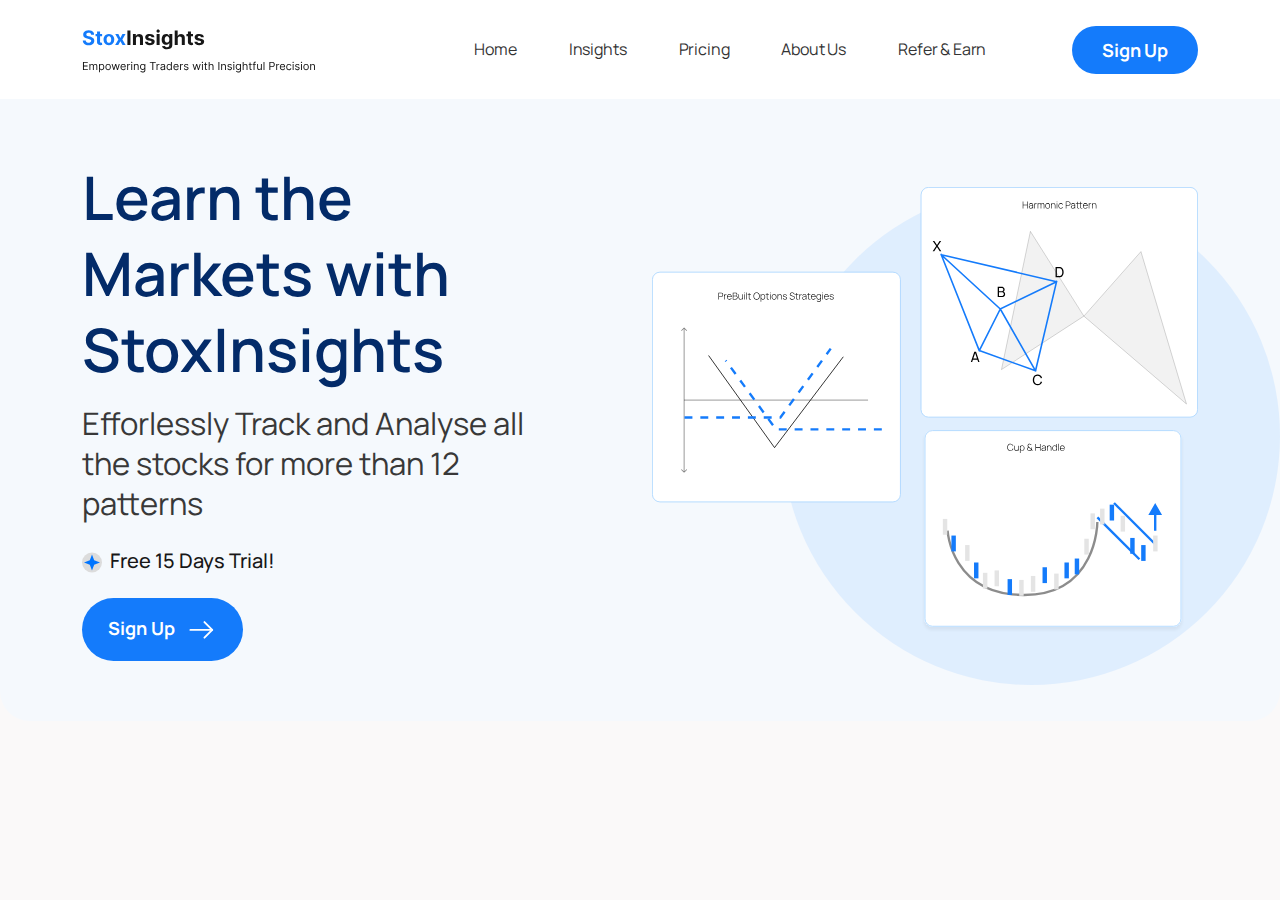
==== index.html @ 7123efee "home-page" ====
<!DOCTYPE html>
<html lang="en">

<head>

	<meta charset="utf-8" />
	<meta name="description" content="" />
	<meta name="keywords" content="#" />
	<meta name="viewport" content="width=device-width, initial-scale=1" />
	<title>StoxInsights</title>
	<link href="./assets/favicon/index.ico" rel="icon" />
	<link href="./assets/favicon/index.ico" rel="apple-touch-icon" />
	<link href="https://cdn.jsdelivr.net/npm/bootstrap@5.2.3/dist/css/bootstrap.min.css" rel="stylesheet" />
	<link rel="stylesheet" href="./assets/scss/main.css" />

</head>

<body>

	<!-- Header section start -->
	<div class="navbar navbar-expand-lg sticky-top">
		<div class="container">
			<a class="navbar-brand" href="#">
				<img src="assets/images/logo.svg">
			</a>
			<button class="navbar-toggler" type="button" data-bs-toggle="collapse"
				data-bs-target="#navbarSupportedContent" aria-controls="navbarSupportedContent" aria-expanded="false"
				aria-label="Toggle navigation">
				<span class="navbar-toggler-icon"></span>
			</button>
			<div class="collapse navbar-collapse" id="navbarSupportedContent">
				<ul class="navbar-nav mb-2 mb-lg-0">
					<li class="nav-item">
						<a class="nav-link" href="#">Home</a>
					</li>
					<li class="nav-item">
						<a class="nav-link" href="#">Insights</a>
					</li>
					<li class="nav-item">
						<a class="nav-link" href="#">Pricing</a>
					</li>
					<li class="nav-item">
						<a class="nav-link" href="#">About Us</a>
					</li>

					<li class="nav-item">
						<a class="nav-link" href="#">Refer & Earn</a>
					</li>
				</ul>
			</div>
			<div class="sign-btn">
				<a href="#">Sign Up</a>
			</div>
		</div>
	</div>
	<!-- Header section end -->

	<!-- Banner section start -->
	<div class="banner">
		<div class="container">
			<div class="row justify-content-between align-items-center">
				<div class="col-md-5">
					<div class="banner-info">
						<h1>
							Learn the Markets with StoxInsights
						</h1>
						<p>Efforlessly Track and Analyse all the stocks for more than 12 patterns</p>
						<span><img src="assets/images/star.svg" alt="icon">Free 15 Days Trial!</span>
						<a href="">Sign Up<img src="assets/images/arrow-right.svg" alt="icon"></a>
					</div>
				</div>
				<div class="col-md-6">
					<div class="banner-img">
						<img src="assets/images/banner-img.svg" alt="banner">
					</div>

				</div>
			</div>

		</div>
	</div>
	<!-- Banner section end -->



	<script src="https://cdn.jsdelivr.net/npm/bootstrap@5.2.3/dist/js/bootstrap.bundle.min.js"
		integrity="sha384-kenU1KFdBIe4zVF0s0G1M5b4hcpxyD9F7jL+jjXkk+Q2h455rYXK/7HAuoJl+0I4"
		crossorigin="anonymous"></script>

</body>

</html>
---- assets/scss/main.css ----
@import url("https://fonts.googleapis.com/css2?family=Manrope:wght@200..800&display=swap");
body,
html {
  font-size: 1rem;
  line-height: normal;
  font-weight: 400;
  background-color: #FAF9F9;
}

* {
  box-sizing: border-box;
  margin: 0;
  padding: 0;
  font-family: "Manrope", sans-serif;
}

ul,
ol {
  list-style: none;
  margin: 0;
  padding: 0;
}

a {
  text-decoration: none;
}
a:hover, a:focus {
  text-decoration: none;
}

h1,
h2,
h3,
h4,
h5,
h6,
article {
  margin: 0;
  line-height: 160%;
  font-weight: 400;
  font-family: "Plus Jakarta Sans";
}

p,
a {
  margin: 0;
  line-height: 160%;
  font-weight: 400;
}

strong {
  font-weight: 700;
}

p,
a,
li {
  font-weight: 300;
}

.navbar {
  background: var(--white, #FFF);
  padding: 26px 0px;
  width: 100%;
}
.navbar .navbar-brand {
  padding: 0;
}
.navbar .navbar-brand img {
  width: 234px;
}
@media (max-width: 767px) {
  .navbar .navbar-brand img {
    width: 140px;
  }
}
.navbar .navbar-collapse {
  justify-content: end;
}
.navbar .navbar-collapse .navbar-nav .nav-link {
  color: #333;
  font-family: "Manrope", sans-serif;
  font-size: 16px;
  font-style: normal;
  font-weight: 400;
  line-height: 20.651px; /* 129.07% */
  letter-spacing: -0.16px;
  padding: 0px 26px;
}
.navbar .sign-btn a {
  border-radius: 32px;
  background: #147BFB;
  color: var(--white, #FFF);
  font-family: Manrope;
  font-size: 18px;
  font-style: normal;
  font-weight: 700;
  line-height: 24px; /* 133.333% */
  letter-spacing: -0.18px;
  padding: 12px 30px;
  margin-left: 60px;
}

.banner {
  border-radius: 0px 0px 30px 30px;
  background: #F5F9FD;
  padding: 60px 0px;
}
.banner .banner-info h1 {
  color: #032B69;
  font-family: Manrope;
  font-size: 60px;
  font-style: normal;
  font-weight: 600;
  line-height: 76px; /* 126.667% */
}
.banner .banner-info p {
  color: #383838;
  font-family: Manrope;
  font-size: 31px;
  font-style: normal;
  font-weight: 400;
  line-height: 40px; /* 129.032% */
  margin-top: 16px;
}
.banner .banner-info span {
  display: block;
  color: #171717;
  font-family: Manrope;
  font-size: 20px;
  font-style: normal;
  font-weight: 500;
  line-height: normal;
  margin: 24px 0px;
}
.banner .banner-info span img {
  margin-right: 8px;
}
.banner .banner-info a {
  border-radius: 43.632px;
  background: #147BFB;
  color: var(--white, #FFF);
  font-family: Manrope;
  font-size: 18px;
  font-style: normal;
  font-weight: 700;
  line-height: 30.799px; /* 171.107% */
  display: inline-block;
  padding: 15px 26px;
}
.banner .banner-info a img {
  margin-left: 10px;
}
.banner .banner-img::before {
  content: "";
  position: absolute;
  border-radius: 519px;
  background: rgba(201, 228, 255, 0.5);
  width: 498px;
  height: 498px;
  right: 0;
}
.banner .banner-img img {
  width: 100%;
  position: relative;
}

.about-us {
  display: flex;
  gap: 30px;
  background: #EAEAEA;
  padding: 0px 100px;
  margin-top: 80px;
}
@media (max-width: 767px) {
  .about-us {
    flex-direction: column;
    gap: 0px;
    padding: 20px 20px 0px;
    margin-top: 40px;
  }
}
.about-us .left-side {
  width: 60%;
}
@media (max-width: 767px) {
  .about-us .left-side {
    width: 100%;
    padding-left: 0;
    padding: 0px;
  }
}
.about-us .left-side p {
  color: #000;
  font-feature-settings: "clig" off, "liga" off;
  font-family: "Plus Jakarta Sans";
  font-size: 22px;
  font-style: normal;
  font-weight: 400;
  line-height: 40px; /* 166.667% */
}
@media (max-width: 767px) {
  .about-us .left-side p {
    line-height: 30px;
  }
}
.about-us .left-side p + p {
  padding-top: 20px;
}
.about-us .right-side {
  width: 40%;
}
@media (max-width: 767px) {
  .about-us .right-side {
    width: 100%;
  }
}
.about-us .right-side img {
  width: 100%;
}

.heading-title {
  text-align: center;
}
.heading-title h1 {
  color: #078270;
  text-align: left;
  font-feature-settings: "clig" off, "liga" off;
  font-family: "Plus Jakarta Sans";
  font-size: 64px;
  font-style: normal;
  font-weight: 700;
  line-height: 80px; /* 125% */
  margin-bottom: 60px;
}
@media (max-width: 767px) {
  .heading-title h1 {
    font-size: 34px;
    margin-bottom: 30px;
    line-height: 40px;
    text-align: center;
  }
}

.usps-setion {
  padding: 80px 0px;
}
@media (max-width: 767px) {
  .usps-setion {
    padding: 40px 0px;
    text-align: center;
  }
}
.usps-setion img {
  width: 100%;
}
@media (max-width: 767px) {
  .usps-setion img {
    width: 80%;
  }
}

.apply-btn {
  padding: 80px 0px;
  text-align: center;
}
@media (max-width: 767px) {
  .apply-btn {
    padding: 20px;
  }
}
.apply-btn img {
  width: auto;
}
@media (max-width: 767px) {
  .apply-btn img {
    width: 80%;
  }
}

#Co-Curricular h3 {
  color: #000;
  text-align: center;
  font-feature-settings: "clig" off, "liga" off;
  font-family: "Plus Jakarta Sans";
  font-size: 25px;
  font-style: normal;
  font-weight: 400;
  line-height: 30px; /* 320% */
  margin: 20px 40px;
}

.awards-rankings {
  padding: 80px 0px;
}
@media (max-width: 767px) {
  .awards-rankings {
    padding: 40px 0px;
  }
}
.awards-rankings .card-sec {
  border-radius: 30px;
  background: #FFF;
  box-shadow: 0px 4px 7px 0px rgba(0, 0, 0, 0.12);
  padding: 40px;
}
@media (max-width: 767px) {
  .awards-rankings .card-sec {
    padding: 20px;
  }
}
.awards-rankings .card-sec span {
  display: inline-block;
  padding: 14px 17px;
  border-radius: 8px;
  background: #EDEDF6;
  color: #C3C3DD;
  font-family: "Plus Jakarta Sans";
  font-size: 36px;
  font-style: normal;
  font-weight: 600;
  line-height: normal;
  margin-bottom: 50px;
}
@media (max-width: 767px) {
  .awards-rankings .card-sec span {
    margin-bottom: 30px;
  }
}
.awards-rankings .card-sec h3 {
  color: var(--Lipi-1, #161458);
  font-family: "Plus Jakarta Sans";
  font-size: 31px;
  font-style: normal;
  font-weight: 600;
  line-height: 38px; /* 122.581% */
  margin-bottom: 30px;
}
@media (max-width: 767px) {
  .awards-rankings .card-sec h3 {
    font-size: 24px;
    line-height: 30px;
    margin-bottom: 20px;
  }
}
.awards-rankings .card-sec p {
  color: var(--Lipi-1, #161458);
  font-family: "Plus Jakarta Sans";
  font-size: 22px;
  font-style: normal;
  font-weight: 400;
  line-height: 34px;
}
@media (max-width: 767px) {
  .awards-rankings .card-sec p {
    font-size: 20px;
    line-height: 30px;
  }
}
.awards-rankings .card-sec img {
  width: 100%;
}
.awards-rankings .card-sec h2 {
  border-radius: 0px 0px 25px 25px;
  background: #81D3C7;
  font-family: "Plus Jakarta Sans";
  font-size: 31px;
  font-style: italic;
  font-weight: 700;
  line-height: 40px; /* 129.032% */
  text-align: center;
  padding: 16px 86px;
  border-radius: 0px 0px 30px 30px;
}
@media (max-width: 767px) {
  .awards-rankings .card-sec h2 {
    font-size: 18px;
    padding: 16px;
    line-height: 24px;
  }
}
@media (max-width: 767px) {
  .awards-rankings .card-sec img {
    margin-top: 20px;
  }
}
.awards-rankings .card-sec .slick-prev, .awards-rankings .card-sec .slick-next {
  width: 60px;
  height: 60px;
  color: #333;
  background: #D9D9D9;
  border-radius: 50%;
}
.awards-rankings .card-sec .slick-prev {
  left: -70px;
}
.awards-rankings .card-sec .slick-next {
  right: -70px;
}
.awards-rankings .card-sec .slick-prev:before, .awards-rankings .card-sec .slick-next:before {
  color: #000;
}
.awards-rankings .single-items p {
  height: 240px;
}
@media (max-width: 767px) {
  .awards-rankings .single-items p {
    height: 460px;
    font-size: 16px;
  }
}

.branchss-sec {
  padding: 80px 0px;
}
@media (max-width: 767px) {
  .branchss-sec {
    padding: 40px 0px;
  }
}
.branchss-sec .branch-details {
  border-radius: 12.412px;
  background: #EFEFEF;
  padding: 18px 32px;
}
.branchss-sec .branch-details h4 {
  color: var(--Lipi-1, #161458);
  font-family: "Plus Jakarta Sans";
  font-size: 25px;
  font-style: normal;
  font-weight: 700;
  line-height: 37px; /* 148% */
}
.branchss-sec .branch-details p {
  color: var(--Lipi-1, #161458);
  font-family: "Plus Jakarta Sans";
  font-size: 21px;
  font-style: normal;
  font-weight: 400;
  line-height: 37px;
}

.steps-follow {
  padding: 80px 0px;
}
@media (max-width: 767px) {
  .steps-follow {
    padding: 50px 0px;
  }
}
.steps-follow ul {
  display: flex;
  gap: 30px;
  flex-wrap: wrap;
  justify-content: center;
}
.steps-follow ul li {
  width: calc((100% - 136px) / 5);
}
@media (max-width: 767px) {
  .steps-follow ul li {
    width: calc((100% - 46px) / 1);
    text-align: center;
  }
}
.steps-follow ul li img {
  width: 100%;
  height: 100%;
}
@media (max-width: 767px) {
  .steps-follow ul li img {
    width: 80%;
    height: auto;
  }
}

.recruitment-partners {
  padding: 80px 0px 80px;
  position: relative;
}
@media (max-width: 767px) {
  .recruitment-partners {
    padding: 40px 0px;
  }
}
.recruitment-partners h2 {
  font-weight: 700;
  font-size: 36px;
  line-height: 130%;
  color: #1e1e1e;
  text-align: center;
  margin-bottom: 50px;
  text-transform: uppercase;
}
@media (max-width: 767px) {
  .recruitment-partners h2 {
    font-size: 30px;
  }
}
.recruitment-partners ul {
  display: flex;
  flex-wrap: wrap;
  gap: 20px;
  justify-content: center;
  position: relative;
}
.recruitment-partners ul li {
  border-radius: 8px;
  text-align: center;
  padding: 8px 40px;
  z-index: 999999;
  border-radius: 11.83px;
  border: 1.183px solid #F0F0F0;
  background: #FFF;
}
@media (max-width: 767px) {
  .recruitment-partners ul li {
    width: 46%;
    padding: 8px 12px;
  }
}
.recruitment-partners ul li img {
  width: 220px;
  height: 90px;
  -o-object-fit: contain;
     object-fit: contain;
}
@media (max-width: 767px) {
  .recruitment-partners ul li img {
    width: 100%;
    height: 54px;
    -o-object-fit: contain;
    object-fit: contain;
  }
}
.recruitment-partners::before {
  content: url(../images/left.png);
  position: absolute;
  top: 25%;
  left: 4.7%;
}
@media (max-width: 767px) {
  .recruitment-partners::before {
    content: url(../images/left.png);
    position: absolute;
    top: 12%;
    left: 0.7%;
  }
}
.recruitment-partners::after {
  content: url(../images/right.png);
  position: absolute;
  bottom: -2%;
  right: 3.7%;
  z-index: 999;
}

.about-vendors {
  padding: 80px 0px;
}
@media (max-width: 767px) {
  .about-vendors {
    padding: 40px 0px;
  }
}
.about-vendors.features {
  background: #2294D0;
}
.about-vendors.features .vendors h3 {
  color: #fff;
  text-transform: uppercase;
}
.about-vendors.features .vendors ul li {
  color: #fff;
}
@media (max-width: 767px) {
  .about-vendors .vendors {
    width: 100%;
  }
}
.about-vendors .vendors h3 {
  font-weight: 700;
  font-size: 36px;
  line-height: 130%;
  color: #000;
  padding: 20px 0px;
}
@media (max-width: 767px) {
  .about-vendors .vendors h3 {
    font-size: 30px;
  }
}
.about-vendors .vendors p {
  font-weight: 400;
  font-size: 20px;
  line-height: 44px;
  color: #000;
  padding-bottom: 40px;
}
@media (max-width: 767px) {
  .about-vendors .vendors p {
    line-height: 34px;
  }
}
.about-vendors .vendors ul {
  padding-left: 2rem;
}
.about-vendors .vendors ul li {
  color: #000;
  font-feature-settings: "clig" off, "liga" off;
  font-family: "Plus Jakarta Sans";
  font-size: 24px;
  font-style: normal;
  font-weight: 400;
  line-height: 46px; /* 191.667% */
  list-style: disc;
}
@media (max-width: 767px) {
  .about-vendors .vendors ul li {
    font-size: 20px;
    line-height: 36px;
  }
}
.about-vendors .vendors ol {
  padding-left: 2rem;
}
.about-vendors .vendors ol li {
  position: relative;
  font-weight: 400;
  font-size: 24px;
  line-height: 45px;
  color: #000000;
  list-style: decimal;
}
@media (max-width: 767px) {
  .about-vendors .vendors ol li {
    font-size: 20px;
    line-height: 36px;
  }
}
.about-vendors .about-image img {
  width: 100%;
}
@media (max-width: 767px) {
  .about-vendors .about-image img {
    width: 100%;
  }
}

.age-criteria .detail-info {
  border-radius: 35px;
  background: #FFF;
  box-shadow: 7px 10px 14px 0px rgba(0, 0, 0, 0.17);
  padding: 40px 120px;
}
@media (max-width: 767px) {
  .age-criteria .detail-info {
    padding: 30px;
  }
}
.age-criteria .detail-info h2 {
  color: #3D2D98;
  text-align: center;
  font-feature-settings: "clig" off, "liga" off;
  font-family: "Plus Jakarta Sans";
  font-size: 43px;
  font-style: normal;
  font-weight: 600;
  line-height: 80px; /* 186.047% */
}
@media (max-width: 767px) {
  .age-criteria .detail-info h2 {
    font-size: 30px;
    line-height: 30px;
  }
}
.age-criteria .detail-info p {
  color: #000;
  text-align: center;
  font-feature-settings: "clig" off, "liga" off;
  font-family: "Plus Jakarta Sans";
  font-size: 24px;
  font-style: normal;
  font-weight: 400;
  line-height: 46px; /* 191.667% */
  padding: 40px 100px 60px;
}
@media (max-width: 767px) {
  .age-criteria .detail-info p {
    font-size: 20px;
    line-height: 30px;
    padding: 20px 0px 40px;
  }
}
.age-criteria .detail-info h3 {
  color: #66656D;
  text-align: center;
  font-feature-settings: "clig" off, "liga" off;
  font-family: "Plus Jakarta Sans";
  font-size: 40px;
  font-style: normal;
  font-weight: 500;
  line-height: 80px; /* 200% */
  margin-bottom: 36px;
}
@media (max-width: 767px) {
  .age-criteria .detail-info h3 {
    font-size: 30px;
    line-height: 30px;
    margin-bottom: 20px;
  }
}
.age-criteria .detail-info ul li {
  color: #000;
  font-feature-settings: "clig" off, "liga" off;
  font-family: "Plus Jakarta Sans";
  font-size: 22px;
  font-style: normal;
  font-weight: 400;
  line-height: 46px; /* 191.667% */
  list-style: disc;
}
@media (max-width: 767px) {
  .age-criteria .detail-info ul li {
    font-size: 20px;
    line-height: 30px;
    margin-bottom: 6px;
  }
}

.school-info {
  padding: 80px 0px;
}
@media (max-width: 767px) {
  .school-info {
    padding: 40px 0px;
  }
}
.school-info .detail-info {
  border-radius: 0;
  background: transparent;
  box-shadow: none;
  padding: 60px;
}
@media (max-width: 767px) {
  .school-info .detail-info {
    padding: 20px;
  }
}
.school-info .detail-info h2 {
  margin-bottom: 40px;
  font-size: 40px;
}
@media (max-width: 767px) {
  .school-info .detail-info h2 {
    font-size: 24px;
    margin-bottom: 20px;
  }
}
.school-info .detail-info p {
  text-align: left;
  padding: 0px;
}

.courses-offered {
  background: #EB5A2A;
  padding: 30px 0px;
  text-align: center;
}
@media (max-width: 767px) {
  .courses-offered {
    padding: 10px 0px 30px;
  }
}
.courses-offered h2 {
  color: #FFF;
  text-align: center;
  font-family: 'Plus Jakarta Sans", sans-serif';
  font-size: 64px;
  font-style: normal;
  font-weight: 700;
  line-height: 120%;
  margin-bottom: 20px;
}
@media (max-width: 767px) {
  .courses-offered h2 {
    font-size: 30px;
    line-height: 50px;
    padding-top: 16px;
  }
}
.courses-offered p {
  color: #FFF;
  text-align: center;
  font-family: 'Plus Jakarta Sans", sans-serif';
  font-size: 32px;
  font-style: normal;
  font-weight: 400;
  line-height: 160%;
  /* 38.4px */
}
@media (max-width: 767px) {
  .courses-offered p {
    font-size: 20px;
  }
}

.experts {
  background: url("../images/expert-bg.png");
  background-size: 100% 100%;
  position: relative;
  padding: 40px 0px;
  margin-top: 40px;
}
@media (max-width: 767px) {
  .experts {
    width: auto;
  }
}
.experts ul {
  display: flex;
  flex-wrap: wrap;
  gap: 80px;
  margin: 20px 0px;
  position: relative;
  justify-content: center;
}
@media (max-width: 767px) {
  .experts ul {
    gap: 30px;
  }
}
.experts ul li {
  display: flex;
  align-items: center;
  border-radius: 8px;
  position: relative;
  z-index: 9999;
}
@media (max-width: 767px) {
  .experts ul li img {
    width: 100%;
  }
}
.experts ul li .icon-content {
  padding: 0px 28px 0px 10px;
}
@media (max-width: 767px) {
  .experts ul li .icon-content {
    padding: 0px 0px 0px 10px;
  }
}
.experts ul li .icon-content h3 {
  font-weight: 800;
  font-size: 20px;
  line-height: 150%;
  color: #000;
  text-align: left;
}
.experts ul li .icon-content p {
  font-weight: 400;
  font-size: 20px;
  line-height: 150%;
  color: #000;
}
.experts h3 {
  color: #262626;
  text-align: center;
  font-family: Kadwa;
  font-size: 32px;
  font-style: normal;
  font-weight: 700;
  line-height: normal;
  text-transform: uppercase;
}
@media (max-width: 767px) {
  .experts h3 {
    font-size: 28px;
    line-height: 40px;
  }
}
.experts a {
  display: inline-flex;
  padding: 10px 20px;
  flex-direction: column;
  align-items: center;
  color: #FFF;
  text-align: center;
  font-family: 'Plus Jakarta Sans", sans-serif';
  font-size: 48px;
  font-style: normal;
  font-weight: 700;
  line-height: 120%;
  /* 57.6px */
  text-transform: uppercase;
  background: #EB5A2A;
  margin: 30px 0px 40px;
  cursor: default;
}
@media (max-width: 767px) {
  .experts a {
    margin: 20px 0px;
    font-size: 28px;
  }
}
.experts p {
  color: #000;
  text-align: center;
  font-family: 'Plus Jakarta Sans", sans-serif';
  font-size: 24px;
  font-style: normal;
  font-weight: 400;
  line-height: 160%;
  /* 38.4px */
  padding: 40px 0px;
}
@media (max-width: 767px) {
  .experts p {
    padding: 20px 0px;
    font-size: 18px;
  }
}
.experts::before {
  content: url(../images/left.png);
  position: absolute;
  top: 12%;
  left: -3.3%;
}
.experts::after {
  content: url(../images/right.png);
  position: absolute;
  bottom: -12%;
  right: -6.3%;
  z-index: 999;
}
@media (max-width: 767px) {
  .experts::after {
    right: 3%;
  }
}

.average-placements {
  background-image: url("../images/ap.png");
  background-color: #e95724;
  padding: 80px 0px;
}
@media (max-width: 767px) {
  .average-placements {
    padding: 40px 0px;
  }
}
.average-placements h3 {
  color: #FFF;
  text-align: center;
  font-family: Kadwa;
  font-size: 54px;
  font-style: normal;
  font-weight: 400;
  line-height: 160%;
  /* 102.4px */
  text-shadow: 5px 4px 4px rgba(0, 0, 0, 0.33);
}
.average-placements h3 b {
  font-family: Kadwa;
}
.average-placements h3 span {
  text-shadow: none;
  font-family: Kadwa;
}
@media (max-width: 767px) {
  .average-placements h3 {
    font-size: 30px;
  }
}

.testimonial {
  padding: 40px 0px 80px;
}
@media (max-width: 767px) {
  .testimonial {
    padding: 40px 0px;
  }
}
.testimonial h4 {
  font-weight: 700;
  font-size: 36px;
  line-height: 118px;
  color: #000000;
  text-align: center;
  margin-bottom: 20px;
  text-transform: uppercase;
}
@media (max-width: 767px) {
  .testimonial h4 {
    font-size: 30px;
    line-height: 38px;
  }
}
@media (max-width: 767px) {
  .testimonial .video {
    margin-bottom: 15px;
  }
}
.testimonial .video iframe {
  width: 100%;
  height: 268px;
}

.course-fees {
  background: #2294D0;
  padding: 40px 0px;
}
.course-fees h3 {
  font-weight: 700;
  font-size: 36px;
  line-height: 90px;
  color: #FFFFFF;
  text-align: center;
  margin-bottom: 40px;
  text-transform: uppercase;
}
@media (max-width: 767px) {
  .course-fees h3 {
    line-height: 54px;
    font-size: 30px;
    margin-bottom: 20px;
  }
}
.course-fees p {
  font-weight: 400;
  font-size: 40px;
  line-height: 80px;
  text-align: center;
  color: #FFFFFF;
}
@media (max-width: 767px) {
  .course-fees p {
    font-size: 24px;
    line-height: 48px;
  }
}

.footer-section {
  padding: 90px 0px 40px;
  text-align: center;
}
@media (max-width: 767px) {
  .footer-section {
    padding: 30px 0px 40px;
  }
}
.footer-section h2 {
  background-color: #EB5A2A;
  color: #FFF;
  text-align: center;
  font-family: 'Plus Jakarta Sans", sans-serif';
  font-size: 64px;
  font-style: normal;
  font-weight: 700;
  line-height: 120%;
  /* 76.8px */
  padding: 57px;
}
@media (max-width: 767px) {
  .footer-section h2 {
    font-size: 26px;
    padding: 20px;
    line-height: 140%;
  }
}
.footer-section h3 {
  font-weight: 700;
  font-size: 36px;
  text-align: center;
  color: #000000;
  margin: 80px 0px;
  text-transform: uppercase;
}
@media (max-width: 767px) {
  .footer-section h3 {
    font-size: 30px;
    line-height: 58px;
    margin: 20px 0px;
  }
}
.footer-section .bottom-menu {
  display: flex;
  justify-content: center;
}
@media (max-width: 767px) {
  .footer-section .bottom-menu {
    display: flow-root;
  }
}
.footer-section .bottom-menu li a {
  font-weight: 400;
  font-size: 36px;
  line-height: 70px;
  text-align: center;
  color: #000000;
  padding: 0px 42px;
}
@media (max-width: 767px) {
  .footer-section .bottom-menu li a {
    padding: 6px 0px;
    font-size: 20px;
    line-height: 48px;
  }
}
.footer-section .bottom-menu li a .fa {
  color: #1474A6;
}

.copyright {
  background: #2294D0;
  padding: 10px 0px;
}
.copyright a {
  font-weight: 400;
  font-size: 58px;
  line-height: 160%;
  text-align: center;
  color: #FFFFFF;
  display: block;
}
@media (max-width: 767px) {
  .copyright a {
    font-size: 30px;
  }
}

.form_m4aoyo__form_made_by {
  display: none;
}

.thankyou {
  background: url("../images/specializations.png");
  padding-top: 40px;
}
.thankyou .top-head {
  display: flex;
  justify-content: center;
}
.thankyou .top-head img {
  width: 120px;
  -o-object-fit: contain;
     object-fit: contain;
  margin: 0px 40px;
}
.thankyou .top-head img + img {
  width: 250px;
}
@media (max-width: 767px) {
  .thankyou .top-head img + img {
    width: 200px;
  }
}
@media (max-width: 767px) {
  .thankyou .top-head img {
    width: 90px;
    margin: 0px 16px;
  }
}
.thankyou h1 {
  font-weight: 700;
  font-size: 40px;
  line-height: 96px;
  text-align: center;
  text-transform: capitalize;
  color: #000000;
  font-family: "Manrope", sans-serif;
  padding: 20px 0px;
}
@media (max-width: 767px) {
  .thankyou h1 {
    padding: 0px;
  }
}
.thankyou p {
  font-weight: 400;
  font-size: 20px;
  line-height: 38px;
  text-align: center;
  color: #000000;
  width: 960px;
  margin: auto;
}
@media (max-width: 767px) {
  .thankyou p {
    width: auto;
    padding: 0px 8px;
    line-height: 30px;
    font-size: 16px;
  }
}
.thankyou p + p {
  margin-top: 20px;
}
.thankyou .bottom-section {
  background: #F3F3F3;
  padding: 40px 0px 60px;
  margin-top: 40px;
}
@media (max-width: 767px) {
  .thankyou .bottom-section {
    padding: 20px 0px 20px;
    margin-top: 10px;
  }
}
.thankyou .bottom-section span {
  color: rgb(38, 164, 27);
  font-weight: 700;
}
.thankyou img {
  width: 100%;
}

#myBtn {
  display: none;
  position: fixed;
  bottom: 20px;
  right: 10px;
  z-index: 99;
  font-size: 18px;
  border: none;
  outline: none;
  background-color: #078270;
  color: white;
  cursor: pointer;
  padding: 10px 16px;
  border-radius: 4px;
}

.thank-you {
  background: url("../images/expert-bg.png");
  padding: 80px 320px;
  height: 100vh;
  display: flex;
  align-items: center;
  gap: 160px;
}
@media (max-width: 767px) {
  .thank-you {
    padding: 20px;
  }
}
@media (max-width: 767px) {
  .thank-you img {
    width: 140px;
  }
}
.thank-you p {
  margin-top: 20px;
  color: #000;
  text-align: center;
  font-family: 'Plus Jakarta Sans", sans-serif';
  font-size: 24px;
  font-style: normal;
  font-weight: 400;
  line-height: 160%;
  /* 38.4px */
  padding: 40px 0px;
}/*# sourceMappingURL=main.css.map */
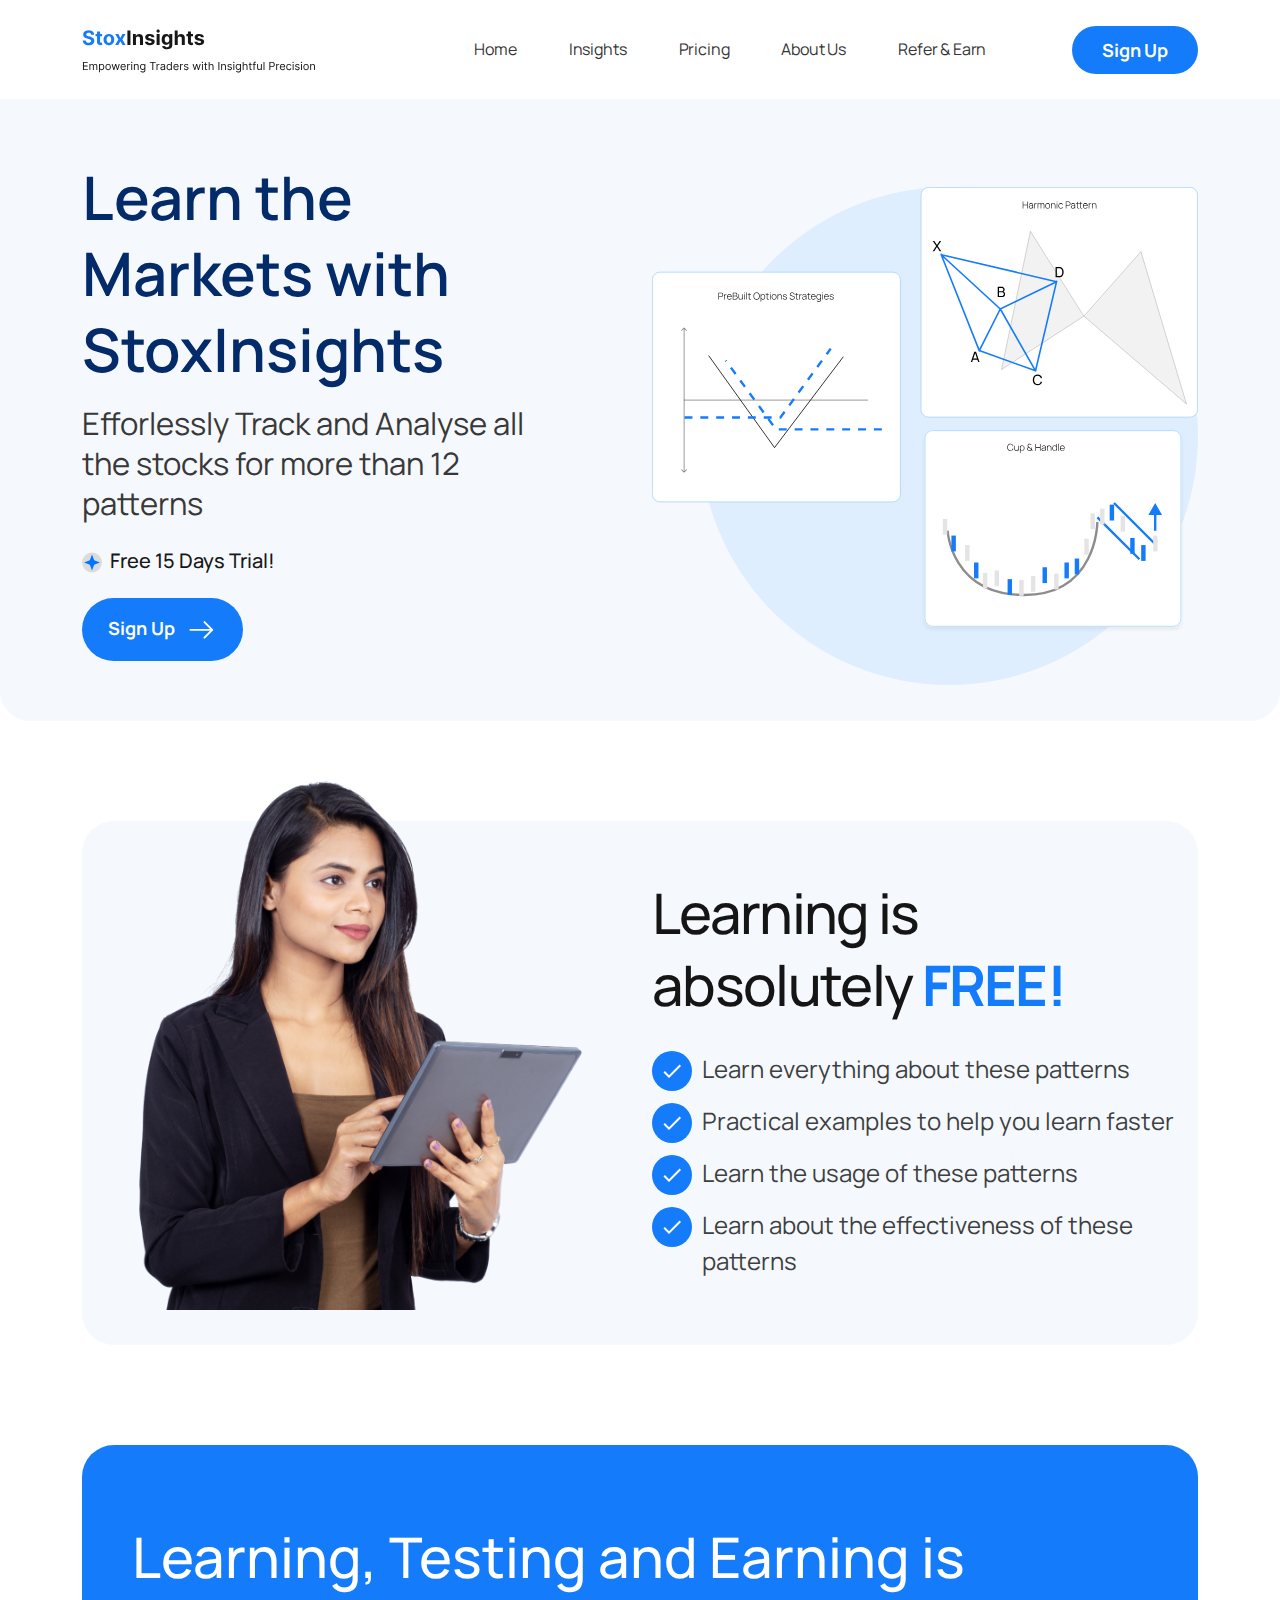
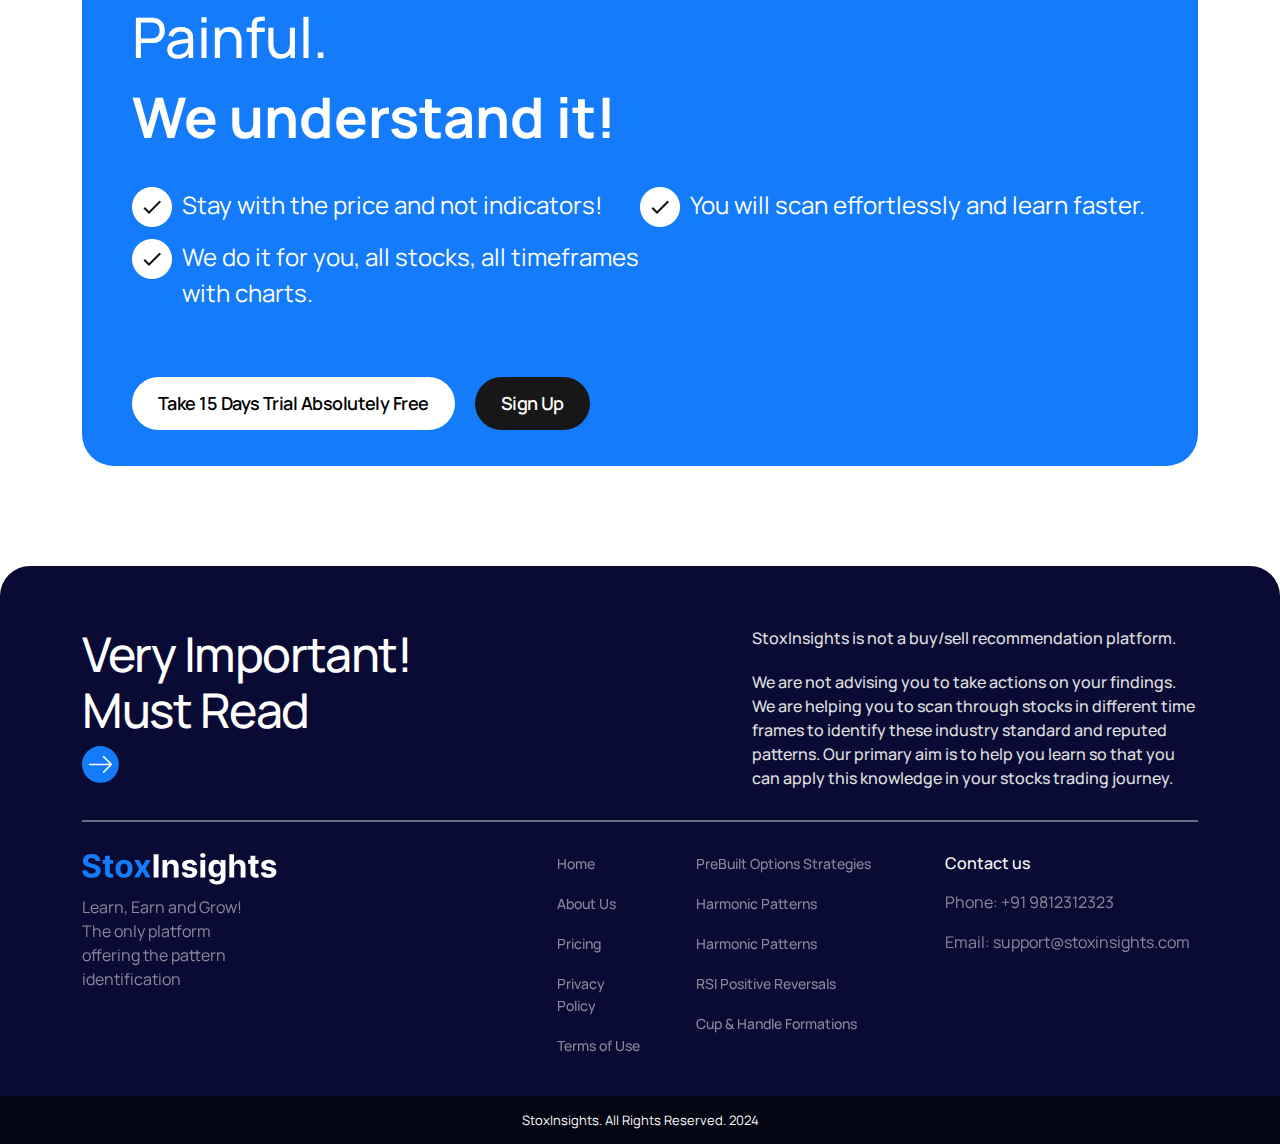
==== commit 348d0d6b: "home-page" ====
--- a/index.html
+++ b/index.html
@@ -81,8 +81,118 @@
 	</div>
 	<!-- Banner section end -->
 
-
-
+	<div class="primary-setion">
+		<div class="container">
+			<div class="learning">
+				<div class="row justify-content-between ">
+					<div class="col-md-5 position-relative">
+						<img src="assets/images/learning.png" alt="image">
+					</div>
+					<div class="col-md-6">
+						<h3>Learning is absolutely <span>FREE!</span></h3>
+						<ul>
+							<li>Learn everything about these patterns</li>
+							<li>Practical examples to help you learn faster</li>
+							<li>Learn the usage of these patterns</li>
+							<li>Learn about the effectiveness of these patterns</li>
+						</ul>
+					</div>
+				</div>
+			</div>
+		</div>
+	</div>
+
+	<div class="primary-setion">
+		<div class="container">
+			<div class="learning-testing ">
+				<div class="row justify-content-between ">
+					
+					<div class="col-md-12">
+						<h3>Learning, Testing and Earning is Painful. <span>We understand it!</span> 
+							</h3>
+						
+						<ul>
+							<li>Stay with the price and not indicators!</li>
+							<li>You will scan effortlessly and learn faster.</li>
+							<li>We do it for you, all stocks, all timeframes with charts.</li>
+							
+						</ul>
+						<div class="btns-group">
+							<a href="">Take 15 Days Trial Absolutely Free</a>
+							<a href="">Sign Up</a>
+						</div>
+					</div>
+				</div>
+			</div>
+		</div>
+	</div>
+
+	<div class="footer-section primary-setion">
+		<div class="container">
+				<div class="important-read">
+					<div class="left-info">
+						<h3>Very Important! Must Read </h3>
+						<a href=""><img src="assets/images/arrow-right-btn.svg"></a>
+					</div>
+					<div class="right-info">
+						<p>StoxInsights is not a buy/sell recommendation platform.</p>	
+
+						<p>We are not advising you to take actions on your findings.  
+							We are helping you to scan through stocks in different time frames to identify these industry standard and reputed patterns.
+							Our primary aim is to help you learn so that you can apply this knowledge in your stocks trading journey.</p>
+					</div>
+				</div>
+				<div class="footer-info">
+					<div class="row justify-content-between">
+						<div class="col-md-2">
+							<div class="short-details">
+							<img src="assets/images/footer-logo.svg">
+							<p>Learn, Earn and Grow!
+								The only platform offering the pattern identification </p>
+							</div>
+						</div>
+						<div class="col-md-7">
+							<div class="row justify-content-between">
+								<div class="col-md-2">
+									<ul class="link-d">
+										<li><a href="">Home</a></li>
+										<li><a href="">About Us</a></li>
+										<li><a href="">Pricing</a></li>
+										<li><a href="">Privacy Policy</a></li>
+										<li><a href="">Terms of Use</a></li>
+									</ul>
+								</div>
+								<div class="col-md-4">
+									<ul class="link-d">
+										<li><a href="">PreBuilt Options Strategies</a></li>
+										<li><a href="">Harmonic Patterns</a></li>
+										<li><a href="">Harmonic Patterns</a></li>
+										<li><a href="">RSI Positive Reversals</a></li>
+										<li><a href="">Cup & Handle Formations</a></li>
+									</ul>
+								</div>
+								<div class="col-md-5">
+									<div class="short-details">
+										<h4>Contact us</h4>
+										<p class="py-3">Phone: +91 9812312323</p>
+										<p>Email: support@stoxinsights.com</p>
+								</div>
+							</div>
+						</div>
+					</div>
+				</div>
+					
+				
+			
+		</div>
+	</div>
+	</div>
+
+	<div class="copyright">
+		<div class="container">
+			<p>StoxInsights.  All Rights Reserved. 2024</p>
+		</div>
+	</div>
 	<script src="https://cdn.jsdelivr.net/npm/bootstrap@5.2.3/dist/js/bootstrap.bundle.min.js"
 		integrity="sha384-kenU1KFdBIe4zVF0s0G1M5b4hcpxyD9F7jL+jjXkk+Q2h455rYXK/7HAuoJl+0I4"
 		crossorigin="anonymous"></script>
--- a/assets/scss/main.css
+++ b/assets/scss/main.css
@@ -4,7 +4,7 @@
   font-size: 1rem;
   line-height: normal;
   font-weight: 400;
-  background-color: #FAF9F9;
+  background-color: #fff;
 }
 
 * {
@@ -151,6 +151,9 @@
 .banner .banner-info a img {
   margin-left: 10px;
 }
+.banner .banner-img {
+  position: relative;
+}
 .banner .banner-img::before {
   content: "";
   position: absolute;
@@ -165,1099 +168,199 @@
   position: relative;
 }
 
-.about-us {
-  display: flex;
-  gap: 30px;
-  background: #EAEAEA;
-  padding: 0px 100px;
-  margin-top: 80px;
-}
-@media (max-width: 767px) {
-  .about-us {
-    flex-direction: column;
-    gap: 0px;
-    padding: 20px 20px 0px;
-    margin-top: 40px;
-  }
-}
-.about-us .left-side {
-  width: 60%;
-}
-@media (max-width: 767px) {
-  .about-us .left-side {
-    width: 100%;
-    padding-left: 0;
-    padding: 0px;
-  }
-}
-.about-us .left-side p {
-  color: #000;
-  font-feature-settings: "clig" off, "liga" off;
-  font-family: "Plus Jakarta Sans";
-  font-size: 22px;
-  font-style: normal;
-  font-weight: 400;
-  line-height: 40px; /* 166.667% */
-}
-@media (max-width: 767px) {
-  .about-us .left-side p {
-    line-height: 30px;
-  }
-}
-.about-us .left-side p + p {
-  padding-top: 20px;
-}
-.about-us .right-side {
-  width: 40%;
-}
-@media (max-width: 767px) {
-  .about-us .right-side {
-    width: 100%;
-  }
-}
-.about-us .right-side img {
-  width: 100%;
-}
-
-.heading-title {
-  text-align: center;
-}
-.heading-title h1 {
-  color: #078270;
-  text-align: left;
-  font-feature-settings: "clig" off, "liga" off;
-  font-family: "Plus Jakarta Sans";
-  font-size: 64px;
-  font-style: normal;
-  font-weight: 700;
-  line-height: 80px; /* 125% */
-  margin-bottom: 60px;
-}
-@media (max-width: 767px) {
-  .heading-title h1 {
-    font-size: 34px;
-    margin-bottom: 30px;
-    line-height: 40px;
-    text-align: center;
-  }
-}
-
-.usps-setion {
-  padding: 80px 0px;
-}
-@media (max-width: 767px) {
-  .usps-setion {
-    padding: 40px 0px;
-    text-align: center;
-  }
-}
-.usps-setion img {
-  width: 100%;
-}
-@media (max-width: 767px) {
-  .usps-setion img {
-    width: 80%;
-  }
-}
-
-.apply-btn {
-  padding: 80px 0px;
-  text-align: center;
-}
-@media (max-width: 767px) {
-  .apply-btn {
-    padding: 20px;
-  }
-}
-.apply-btn img {
-  width: auto;
-}
-@media (max-width: 767px) {
-  .apply-btn img {
-    width: 80%;
-  }
-}
-
-#Co-Curricular h3 {
-  color: #000;
-  text-align: center;
-  font-feature-settings: "clig" off, "liga" off;
-  font-family: "Plus Jakarta Sans";
-  font-size: 25px;
-  font-style: normal;
-  font-weight: 400;
-  line-height: 30px; /* 320% */
-  margin: 20px 40px;
-}
-
-.awards-rankings {
-  padding: 80px 0px;
-}
-@media (max-width: 767px) {
-  .awards-rankings {
-    padding: 40px 0px;
-  }
-}
-.awards-rankings .card-sec {
-  border-radius: 30px;
-  background: #FFF;
-  box-shadow: 0px 4px 7px 0px rgba(0, 0, 0, 0.12);
-  padding: 40px;
-}
-@media (max-width: 767px) {
-  .awards-rankings .card-sec {
-    padding: 20px;
-  }
-}
-.awards-rankings .card-sec span {
-  display: inline-block;
-  padding: 14px 17px;
-  border-radius: 8px;
-  background: #EDEDF6;
-  color: #C3C3DD;
-  font-family: "Plus Jakarta Sans";
-  font-size: 36px;
-  font-style: normal;
-  font-weight: 600;
-  line-height: normal;
-  margin-bottom: 50px;
-}
-@media (max-width: 767px) {
-  .awards-rankings .card-sec span {
-    margin-bottom: 30px;
-  }
-}
-.awards-rankings .card-sec h3 {
-  color: var(--Lipi-1, #161458);
-  font-family: "Plus Jakarta Sans";
-  font-size: 31px;
-  font-style: normal;
-  font-weight: 600;
-  line-height: 38px; /* 122.581% */
-  margin-bottom: 30px;
-}
-@media (max-width: 767px) {
-  .awards-rankings .card-sec h3 {
-    font-size: 24px;
-    line-height: 30px;
-    margin-bottom: 20px;
-  }
-}
-.awards-rankings .card-sec p {
-  color: var(--Lipi-1, #161458);
-  font-family: "Plus Jakarta Sans";
-  font-size: 22px;
-  font-style: normal;
-  font-weight: 400;
-  line-height: 34px;
-}
-@media (max-width: 767px) {
-  .awards-rankings .card-sec p {
-    font-size: 20px;
-    line-height: 30px;
-  }
-}
-.awards-rankings .card-sec img {
-  width: 100%;
-}
-.awards-rankings .card-sec h2 {
-  border-radius: 0px 0px 25px 25px;
-  background: #81D3C7;
-  font-family: "Plus Jakarta Sans";
-  font-size: 31px;
-  font-style: italic;
-  font-weight: 700;
-  line-height: 40px; /* 129.032% */
-  text-align: center;
-  padding: 16px 86px;
-  border-radius: 0px 0px 30px 30px;
-}
-@media (max-width: 767px) {
-  .awards-rankings .card-sec h2 {
-    font-size: 18px;
-    padding: 16px;
-    line-height: 24px;
-  }
-}
-@media (max-width: 767px) {
-  .awards-rankings .card-sec img {
-    margin-top: 20px;
-  }
-}
-.awards-rankings .card-sec .slick-prev, .awards-rankings .card-sec .slick-next {
-  width: 60px;
-  height: 60px;
-  color: #333;
-  background: #D9D9D9;
-  border-radius: 50%;
-}
-.awards-rankings .card-sec .slick-prev {
-  left: -70px;
-}
-.awards-rankings .card-sec .slick-next {
-  right: -70px;
-}
-.awards-rankings .card-sec .slick-prev:before, .awards-rankings .card-sec .slick-next:before {
-  color: #000;
-}
-.awards-rankings .single-items p {
-  height: 240px;
-}
-@media (max-width: 767px) {
-  .awards-rankings .single-items p {
-    height: 460px;
-    font-size: 16px;
-  }
-}
-
-.branchss-sec {
-  padding: 80px 0px;
-}
-@media (max-width: 767px) {
-  .branchss-sec {
-    padding: 40px 0px;
-  }
-}
-.branchss-sec .branch-details {
-  border-radius: 12.412px;
-  background: #EFEFEF;
-  padding: 18px 32px;
-}
-.branchss-sec .branch-details h4 {
-  color: var(--Lipi-1, #161458);
-  font-family: "Plus Jakarta Sans";
-  font-size: 25px;
-  font-style: normal;
-  font-weight: 700;
-  line-height: 37px; /* 148% */
-}
-.branchss-sec .branch-details p {
-  color: var(--Lipi-1, #161458);
-  font-family: "Plus Jakarta Sans";
-  font-size: 21px;
-  font-style: normal;
-  font-weight: 400;
-  line-height: 37px;
-}
-
-.steps-follow {
-  padding: 80px 0px;
-}
-@media (max-width: 767px) {
-  .steps-follow {
-    padding: 50px 0px;
-  }
-}
-.steps-follow ul {
-  display: flex;
-  gap: 30px;
-  flex-wrap: wrap;
-  justify-content: center;
-}
-.steps-follow ul li {
-  width: calc((100% - 136px) / 5);
-}
-@media (max-width: 767px) {
-  .steps-follow ul li {
-    width: calc((100% - 46px) / 1);
-    text-align: center;
-  }
-}
-.steps-follow ul li img {
-  width: 100%;
-  height: 100%;
-}
-@media (max-width: 767px) {
-  .steps-follow ul li img {
-    width: 80%;
-    height: auto;
-  }
-}
-
-.recruitment-partners {
-  padding: 80px 0px 80px;
-  position: relative;
-}
-@media (max-width: 767px) {
-  .recruitment-partners {
-    padding: 40px 0px;
-  }
-}
-.recruitment-partners h2 {
-  font-weight: 700;
-  font-size: 36px;
-  line-height: 130%;
-  color: #1e1e1e;
-  text-align: center;
-  margin-bottom: 50px;
-  text-transform: uppercase;
-}
-@media (max-width: 767px) {
-  .recruitment-partners h2 {
-    font-size: 30px;
-  }
-}
-.recruitment-partners ul {
+.primary-setion {
+  margin-top: 100px;
+}
+
+.learning {
+  border-radius: 32px;
+  background: #F5F9FD;
+}
+.learning img {
+  width: 540px;
+  top: -40px;
+  position: absolute;
+  bottom: 0;
+}
+.learning h3 {
+  color: #151515;
+  font-family: Manrope;
+  font-size: 56px;
+  font-style: normal;
+  font-weight: 500;
+  line-height: 72px; /* 128.571% */
+  letter-spacing: -1.68px;
+  margin-top: 56px;
+  padding-right: 120px;
+}
+.learning h3 span {
+  color: #147BFB;
+  font-weight: 700;
+}
+.learning ul {
+  margin: 30px 0px 50px;
+}
+.learning ul li {
+  background-image: url("../images/check.svg");
+  background-repeat: no-repeat;
+  color: #3E3F3F;
+  font-family: Manrope;
+  font-size: 24px;
+  font-style: normal;
+  font-weight: 400;
+  line-height: 36px; /* 150% */
+  padding: 0px 0px 16px 50px;
+}
+
+.learning-testing {
+  border-radius: 32px;
+  background: #147BFB;
+  padding: 72px 50px 36px;
+}
+.learning-testing h3 {
+  color: var(--white, #FFF);
+  font-family: Manrope;
+  font-size: 56px;
+  font-style: normal;
+  font-weight: 500;
+  line-height: 80px; /* 142.857% */
+}
+.learning-testing h3 span {
+  color: var(--white, #FFF);
+  display: block;
+  font-weight: 700;
+}
+.learning-testing ul {
+  margin: 30px 0px 50px;
   display: flex;
   flex-wrap: wrap;
+}
+.learning-testing ul li {
+  width: calc((100% - 0px) / 2);
+  background-image: url("../images/check2.png");
+  background-repeat: no-repeat;
+  color: var(--white, #FFF);
+  font-family: Manrope;
+  font-size: 24px;
+  font-style: normal;
+  font-weight: 400;
+  line-height: 36px; /* 150% */
+  padding: 0px 0px 16px 50px;
+}
+.learning-testing .btns-group {
+  display: flex;
   gap: 20px;
-  justify-content: center;
-  position: relative;
-}
-.recruitment-partners ul li {
-  border-radius: 8px;
+}
+.learning-testing .btns-group a {
+  border-radius: 32px;
+  background: var(--white, #FFF);
+  color: #000;
+  font-family: Manrope;
+  font-size: 18px;
+  font-style: normal;
+  font-weight: 600;
+  line-height: 116.865%; /* 21.036px */
+  letter-spacing: -0.54px;
+  padding: 16px 26px;
+}
+.learning-testing .btns-group a + a {
+  border-radius: 43.632px;
+  background: #171717;
+  color: #fff;
+}
+
+.footer-section {
+  border-radius: 30px 30px 0px 0px;
+  background: #090B34;
+  padding: 60px 0px 40px;
+}
+.footer-section .important-read {
+  display: flex;
+  justify-content: space-between;
+}
+.footer-section .important-read .left-info {
+  width: 30%;
+}
+.footer-section .important-read .left-info h3 {
+  color: var(--font-color-white, var(--white, #FFF));
+  font-family: Manrope;
+  font-size: 48px;
+  font-style: normal;
+  font-weight: 500;
+  line-height: 56px; /* 116.667% */
+  letter-spacing: -1.44px;
+}
+.footer-section .important-read .left-info img {
+  width: auto;
+  margin-top: 8px;
+}
+.footer-section .important-read .right-info {
+  width: 40%;
+}
+.footer-section .important-read .right-info p {
+  color: #E0E0E0;
+  font-family: Manrope;
+  font-size: 16px;
+  font-style: normal;
+  font-weight: 500;
+  line-height: 24px; /* 150% */
+}
+.footer-section .important-read .right-info p + p {
+  margin-top: 20px;
+}
+.footer-section .footer-info {
+  border-top: 2px solid #667085;
+  margin-top: 30px;
+  padding-top: 30px;
+}
+.footer-section .footer-info .short-details img {
+  margin-bottom: 10px;
+}
+.footer-section .footer-info .short-details h4 {
+  color: var(--white, #FFF);
+  font-family: Manrope;
+  font-size: 16px;
+  font-style: normal;
+  font-weight: 500;
+  line-height: normal;
+}
+.footer-section .footer-info .short-details p {
+  color: #DCDCDC;
+  font-family: Manrope;
+  font-size: 16px;
+  font-style: normal;
+  font-weight: 400;
+  line-height: 24px; /* 150% */
+  opacity: 0.6;
+}
+.footer-section .footer-info .link-d {
+  display: flex;
+  flex-direction: column;
+  gap: 18px;
+}
+.footer-section .footer-info .link-d li a {
+  color: #DCDCDC;
+  font-family: Manrope;
+  font-size: 14px;
+  font-style: normal;
+  font-weight: 500;
+  line-height: normal;
+  opacity: 0.6;
+}
+.footer-section .footer-info .link-d li a span {
+  color: #fff;
+}
+
+.copyright {
+  background: #030412;
+  padding: 15px 0px;
+}
+.copyright p {
+  color: var(--white, #FFF);
   text-align: center;
-  padding: 8px 40px;
-  z-index: 999999;
-  border-radius: 11.83px;
-  border: 1.183px solid #F0F0F0;
-  background: #FFF;
-}
-@media (max-width: 767px) {
-  .recruitment-partners ul li {
-    width: 46%;
-    padding: 8px 12px;
-  }
-}
-.recruitment-partners ul li img {
-  width: 220px;
-  height: 90px;
-  -o-object-fit: contain;
-     object-fit: contain;
-}
-@media (max-width: 767px) {
-  .recruitment-partners ul li img {
-    width: 100%;
-    height: 54px;
-    -o-object-fit: contain;
-    object-fit: contain;
-  }
-}
-.recruitment-partners::before {
-  content: url(../images/left.png);
-  position: absolute;
-  top: 25%;
-  left: 4.7%;
-}
-@media (max-width: 767px) {
-  .recruitment-partners::before {
-    content: url(../images/left.png);
-    position: absolute;
-    top: 12%;
-    left: 0.7%;
-  }
-}
-.recruitment-partners::after {
-  content: url(../images/right.png);
-  position: absolute;
-  bottom: -2%;
-  right: 3.7%;
-  z-index: 999;
-}
-
-.about-vendors {
-  padding: 80px 0px;
-}
-@media (max-width: 767px) {
-  .about-vendors {
-    padding: 40px 0px;
-  }
-}
-.about-vendors.features {
-  background: #2294D0;
-}
-.about-vendors.features .vendors h3 {
-  color: #fff;
-  text-transform: uppercase;
-}
-.about-vendors.features .vendors ul li {
-  color: #fff;
-}
-@media (max-width: 767px) {
-  .about-vendors .vendors {
-    width: 100%;
-  }
-}
-.about-vendors .vendors h3 {
-  font-weight: 700;
-  font-size: 36px;
-  line-height: 130%;
-  color: #000;
-  padding: 20px 0px;
-}
-@media (max-width: 767px) {
-  .about-vendors .vendors h3 {
-    font-size: 30px;
-  }
-}
-.about-vendors .vendors p {
-  font-weight: 400;
-  font-size: 20px;
-  line-height: 44px;
-  color: #000;
-  padding-bottom: 40px;
-}
-@media (max-width: 767px) {
-  .about-vendors .vendors p {
-    line-height: 34px;
-  }
-}
-.about-vendors .vendors ul {
-  padding-left: 2rem;
-}
-.about-vendors .vendors ul li {
-  color: #000;
-  font-feature-settings: "clig" off, "liga" off;
-  font-family: "Plus Jakarta Sans";
-  font-size: 24px;
-  font-style: normal;
-  font-weight: 400;
-  line-height: 46px; /* 191.667% */
-  list-style: disc;
-}
-@media (max-width: 767px) {
-  .about-vendors .vendors ul li {
-    font-size: 20px;
-    line-height: 36px;
-  }
-}
-.about-vendors .vendors ol {
-  padding-left: 2rem;
-}
-.about-vendors .vendors ol li {
-  position: relative;
-  font-weight: 400;
-  font-size: 24px;
-  line-height: 45px;
-  color: #000000;
-  list-style: decimal;
-}
-@media (max-width: 767px) {
-  .about-vendors .vendors ol li {
-    font-size: 20px;
-    line-height: 36px;
-  }
-}
-.about-vendors .about-image img {
-  width: 100%;
-}
-@media (max-width: 767px) {
-  .about-vendors .about-image img {
-    width: 100%;
-  }
-}
-
-.age-criteria .detail-info {
-  border-radius: 35px;
-  background: #FFF;
-  box-shadow: 7px 10px 14px 0px rgba(0, 0, 0, 0.17);
-  padding: 40px 120px;
-}
-@media (max-width: 767px) {
-  .age-criteria .detail-info {
-    padding: 30px;
-  }
-}
-.age-criteria .detail-info h2 {
-  color: #3D2D98;
-  text-align: center;
-  font-feature-settings: "clig" off, "liga" off;
-  font-family: "Plus Jakarta Sans";
-  font-size: 43px;
-  font-style: normal;
-  font-weight: 600;
-  line-height: 80px; /* 186.047% */
-}
-@media (max-width: 767px) {
-  .age-criteria .detail-info h2 {
-    font-size: 30px;
-    line-height: 30px;
-  }
-}
-.age-criteria .detail-info p {
-  color: #000;
-  text-align: center;
-  font-feature-settings: "clig" off, "liga" off;
-  font-family: "Plus Jakarta Sans";
-  font-size: 24px;
-  font-style: normal;
-  font-weight: 400;
-  line-height: 46px; /* 191.667% */
-  padding: 40px 100px 60px;
-}
-@media (max-width: 767px) {
-  .age-criteria .detail-info p {
-    font-size: 20px;
-    line-height: 30px;
-    padding: 20px 0px 40px;
-  }
-}
-.age-criteria .detail-info h3 {
-  color: #66656D;
-  text-align: center;
-  font-feature-settings: "clig" off, "liga" off;
-  font-family: "Plus Jakarta Sans";
-  font-size: 40px;
-  font-style: normal;
-  font-weight: 500;
-  line-height: 80px; /* 200% */
-  margin-bottom: 36px;
-}
-@media (max-width: 767px) {
-  .age-criteria .detail-info h3 {
-    font-size: 30px;
-    line-height: 30px;
-    margin-bottom: 20px;
-  }
-}
-.age-criteria .detail-info ul li {
-  color: #000;
-  font-feature-settings: "clig" off, "liga" off;
-  font-family: "Plus Jakarta Sans";
-  font-size: 22px;
-  font-style: normal;
-  font-weight: 400;
-  line-height: 46px; /* 191.667% */
-  list-style: disc;
-}
-@media (max-width: 767px) {
-  .age-criteria .detail-info ul li {
-    font-size: 20px;
-    line-height: 30px;
-    margin-bottom: 6px;
-  }
-}
-
-.school-info {
-  padding: 80px 0px;
-}
-@media (max-width: 767px) {
-  .school-info {
-    padding: 40px 0px;
-  }
-}
-.school-info .detail-info {
-  border-radius: 0;
-  background: transparent;
-  box-shadow: none;
-  padding: 60px;
-}
-@media (max-width: 767px) {
-  .school-info .detail-info {
-    padding: 20px;
-  }
-}
-.school-info .detail-info h2 {
-  margin-bottom: 40px;
-  font-size: 40px;
-}
-@media (max-width: 767px) {
-  .school-info .detail-info h2 {
-    font-size: 24px;
-    margin-bottom: 20px;
-  }
-}
-.school-info .detail-info p {
-  text-align: left;
-  padding: 0px;
-}
-
-.courses-offered {
-  background: #EB5A2A;
-  padding: 30px 0px;
-  text-align: center;
-}
-@media (max-width: 767px) {
-  .courses-offered {
-    padding: 10px 0px 30px;
-  }
-}
-.courses-offered h2 {
-  color: #FFF;
-  text-align: center;
-  font-family: 'Plus Jakarta Sans", sans-serif';
-  font-size: 64px;
-  font-style: normal;
-  font-weight: 700;
-  line-height: 120%;
-  margin-bottom: 20px;
-}
-@media (max-width: 767px) {
-  .courses-offered h2 {
-    font-size: 30px;
-    line-height: 50px;
-    padding-top: 16px;
-  }
-}
-.courses-offered p {
-  color: #FFF;
-  text-align: center;
-  font-family: 'Plus Jakarta Sans", sans-serif';
-  font-size: 32px;
-  font-style: normal;
-  font-weight: 400;
-  line-height: 160%;
-  /* 38.4px */
-}
-@media (max-width: 767px) {
-  .courses-offered p {
-    font-size: 20px;
-  }
-}
-
-.experts {
-  background: url("../images/expert-bg.png");
-  background-size: 100% 100%;
-  position: relative;
-  padding: 40px 0px;
-  margin-top: 40px;
-}
-@media (max-width: 767px) {
-  .experts {
-    width: auto;
-  }
-}
-.experts ul {
-  display: flex;
-  flex-wrap: wrap;
-  gap: 80px;
-  margin: 20px 0px;
-  position: relative;
-  justify-content: center;
-}
-@media (max-width: 767px) {
-  .experts ul {
-    gap: 30px;
-  }
-}
-.experts ul li {
-  display: flex;
-  align-items: center;
-  border-radius: 8px;
-  position: relative;
-  z-index: 9999;
-}
-@media (max-width: 767px) {
-  .experts ul li img {
-    width: 100%;
-  }
-}
-.experts ul li .icon-content {
-  padding: 0px 28px 0px 10px;
-}
-@media (max-width: 767px) {
-  .experts ul li .icon-content {
-    padding: 0px 0px 0px 10px;
-  }
-}
-.experts ul li .icon-content h3 {
-  font-weight: 800;
-  font-size: 20px;
-  line-height: 150%;
-  color: #000;
-  text-align: left;
-}
-.experts ul li .icon-content p {
-  font-weight: 400;
-  font-size: 20px;
-  line-height: 150%;
-  color: #000;
-}
-.experts h3 {
-  color: #262626;
-  text-align: center;
-  font-family: Kadwa;
-  font-size: 32px;
-  font-style: normal;
-  font-weight: 700;
-  line-height: normal;
-  text-transform: uppercase;
-}
-@media (max-width: 767px) {
-  .experts h3 {
-    font-size: 28px;
-    line-height: 40px;
-  }
-}
-.experts a {
-  display: inline-flex;
-  padding: 10px 20px;
-  flex-direction: column;
-  align-items: center;
-  color: #FFF;
-  text-align: center;
-  font-family: 'Plus Jakarta Sans", sans-serif';
-  font-size: 48px;
-  font-style: normal;
-  font-weight: 700;
-  line-height: 120%;
-  /* 57.6px */
-  text-transform: uppercase;
-  background: #EB5A2A;
-  margin: 30px 0px 40px;
-  cursor: default;
-}
-@media (max-width: 767px) {
-  .experts a {
-    margin: 20px 0px;
-    font-size: 28px;
-  }
-}
-.experts p {
-  color: #000;
-  text-align: center;
-  font-family: 'Plus Jakarta Sans", sans-serif';
-  font-size: 24px;
-  font-style: normal;
-  font-weight: 400;
-  line-height: 160%;
-  /* 38.4px */
-  padding: 40px 0px;
-}
-@media (max-width: 767px) {
-  .experts p {
-    padding: 20px 0px;
-    font-size: 18px;
-  }
-}
-.experts::before {
-  content: url(../images/left.png);
-  position: absolute;
-  top: 12%;
-  left: -3.3%;
-}
-.experts::after {
-  content: url(../images/right.png);
-  position: absolute;
-  bottom: -12%;
-  right: -6.3%;
-  z-index: 999;
-}
-@media (max-width: 767px) {
-  .experts::after {
-    right: 3%;
-  }
-}
-
-.average-placements {
-  background-image: url("../images/ap.png");
-  background-color: #e95724;
-  padding: 80px 0px;
-}
-@media (max-width: 767px) {
-  .average-placements {
-    padding: 40px 0px;
-  }
-}
-.average-placements h3 {
-  color: #FFF;
-  text-align: center;
-  font-family: Kadwa;
-  font-size: 54px;
-  font-style: normal;
-  font-weight: 400;
-  line-height: 160%;
-  /* 102.4px */
-  text-shadow: 5px 4px 4px rgba(0, 0, 0, 0.33);
-}
-.average-placements h3 b {
-  font-family: Kadwa;
-}
-.average-placements h3 span {
-  text-shadow: none;
-  font-family: Kadwa;
-}
-@media (max-width: 767px) {
-  .average-placements h3 {
-    font-size: 30px;
-  }
-}
-
-.testimonial {
-  padding: 40px 0px 80px;
-}
-@media (max-width: 767px) {
-  .testimonial {
-    padding: 40px 0px;
-  }
-}
-.testimonial h4 {
-  font-weight: 700;
-  font-size: 36px;
-  line-height: 118px;
-  color: #000000;
-  text-align: center;
-  margin-bottom: 20px;
-  text-transform: uppercase;
-}
-@media (max-width: 767px) {
-  .testimonial h4 {
-    font-size: 30px;
-    line-height: 38px;
-  }
-}
-@media (max-width: 767px) {
-  .testimonial .video {
-    margin-bottom: 15px;
-  }
-}
-.testimonial .video iframe {
-  width: 100%;
-  height: 268px;
-}
-
-.course-fees {
-  background: #2294D0;
-  padding: 40px 0px;
-}
-.course-fees h3 {
-  font-weight: 700;
-  font-size: 36px;
-  line-height: 90px;
-  color: #FFFFFF;
-  text-align: center;
-  margin-bottom: 40px;
-  text-transform: uppercase;
-}
-@media (max-width: 767px) {
-  .course-fees h3 {
-    line-height: 54px;
-    font-size: 30px;
-    margin-bottom: 20px;
-  }
-}
-.course-fees p {
-  font-weight: 400;
-  font-size: 40px;
-  line-height: 80px;
-  text-align: center;
-  color: #FFFFFF;
-}
-@media (max-width: 767px) {
-  .course-fees p {
-    font-size: 24px;
-    line-height: 48px;
-  }
-}
-
-.footer-section {
-  padding: 90px 0px 40px;
-  text-align: center;
-}
-@media (max-width: 767px) {
-  .footer-section {
-    padding: 30px 0px 40px;
-  }
-}
-.footer-section h2 {
-  background-color: #EB5A2A;
-  color: #FFF;
-  text-align: center;
-  font-family: 'Plus Jakarta Sans", sans-serif';
-  font-size: 64px;
-  font-style: normal;
-  font-weight: 700;
-  line-height: 120%;
-  /* 76.8px */
-  padding: 57px;
-}
-@media (max-width: 767px) {
-  .footer-section h2 {
-    font-size: 26px;
-    padding: 20px;
-    line-height: 140%;
-  }
-}
-.footer-section h3 {
-  font-weight: 700;
-  font-size: 36px;
-  text-align: center;
-  color: #000000;
-  margin: 80px 0px;
-  text-transform: uppercase;
-}
-@media (max-width: 767px) {
-  .footer-section h3 {
-    font-size: 30px;
-    line-height: 58px;
-    margin: 20px 0px;
-  }
-}
-.footer-section .bottom-menu {
-  display: flex;
-  justify-content: center;
-}
-@media (max-width: 767px) {
-  .footer-section .bottom-menu {
-    display: flow-root;
-  }
-}
-.footer-section .bottom-menu li a {
-  font-weight: 400;
-  font-size: 36px;
-  line-height: 70px;
-  text-align: center;
-  color: #000000;
-  padding: 0px 42px;
-}
-@media (max-width: 767px) {
-  .footer-section .bottom-menu li a {
-    padding: 6px 0px;
-    font-size: 20px;
-    line-height: 48px;
-  }
-}
-.footer-section .bottom-menu li a .fa {
-  color: #1474A6;
-}
-
-.copyright {
-  background: #2294D0;
-  padding: 10px 0px;
-}
-.copyright a {
-  font-weight: 400;
-  font-size: 58px;
-  line-height: 160%;
-  text-align: center;
-  color: #FFFFFF;
-  display: block;
-}
-@media (max-width: 767px) {
-  .copyright a {
-    font-size: 30px;
-  }
-}
-
-.form_m4aoyo__form_made_by {
-  display: none;
-}
-
-.thankyou {
-  background: url("../images/specializations.png");
-  padding-top: 40px;
-}
-.thankyou .top-head {
-  display: flex;
-  justify-content: center;
-}
-.thankyou .top-head img {
-  width: 120px;
-  -o-object-fit: contain;
-     object-fit: contain;
-  margin: 0px 40px;
-}
-.thankyou .top-head img + img {
-  width: 250px;
-}
-@media (max-width: 767px) {
-  .thankyou .top-head img + img {
-    width: 200px;
-  }
-}
-@media (max-width: 767px) {
-  .thankyou .top-head img {
-    width: 90px;
-    margin: 0px 16px;
-  }
-}
-.thankyou h1 {
-  font-weight: 700;
-  font-size: 40px;
-  line-height: 96px;
-  text-align: center;
-  text-transform: capitalize;
-  color: #000000;
-  font-family: "Manrope", sans-serif;
-  padding: 20px 0px;
-}
-@media (max-width: 767px) {
-  .thankyou h1 {
-    padding: 0px;
-  }
-}
-.thankyou p {
-  font-weight: 400;
-  font-size: 20px;
-  line-height: 38px;
-  text-align: center;
-  color: #000000;
-  width: 960px;
-  margin: auto;
-}
-@media (max-width: 767px) {
-  .thankyou p {
-    width: auto;
-    padding: 0px 8px;
-    line-height: 30px;
-    font-size: 16px;
-  }
-}
-.thankyou p + p {
-  margin-top: 20px;
-}
-.thankyou .bottom-section {
-  background: #F3F3F3;
-  padding: 40px 0px 60px;
-  margin-top: 40px;
-}
-@media (max-width: 767px) {
-  .thankyou .bottom-section {
-    padding: 20px 0px 20px;
-    margin-top: 10px;
-  }
-}
-.thankyou .bottom-section span {
-  color: rgb(38, 164, 27);
-  font-weight: 700;
-}
-.thankyou img {
-  width: 100%;
-}
-
-#myBtn {
-  display: none;
-  position: fixed;
-  bottom: 20px;
-  right: 10px;
-  z-index: 99;
-  font-size: 18px;
-  border: none;
-  outline: none;
-  background-color: #078270;
-  color: white;
-  cursor: pointer;
-  padding: 10px 16px;
-  border-radius: 4px;
-}
-
-.thank-you {
-  background: url("../images/expert-bg.png");
-  padding: 80px 320px;
-  height: 100vh;
-  display: flex;
-  align-items: center;
-  gap: 160px;
-}
-@media (max-width: 767px) {
-  .thank-you {
-    padding: 20px;
-  }
-}
-@media (max-width: 767px) {
-  .thank-you img {
-    width: 140px;
-  }
-}
-.thank-you p {
-  margin-top: 20px;
-  color: #000;
-  text-align: center;
-  font-family: 'Plus Jakarta Sans", sans-serif';
-  font-size: 24px;
-  font-style: normal;
-  font-weight: 400;
-  line-height: 160%;
-  /* 38.4px */
-  padding: 40px 0px;
+  font-family: Manrope;
+  font-size: 13px;
+  font-style: normal;
+  font-weight: 400;
+  line-height: normal;
 }/*# sourceMappingURL=main.css.map */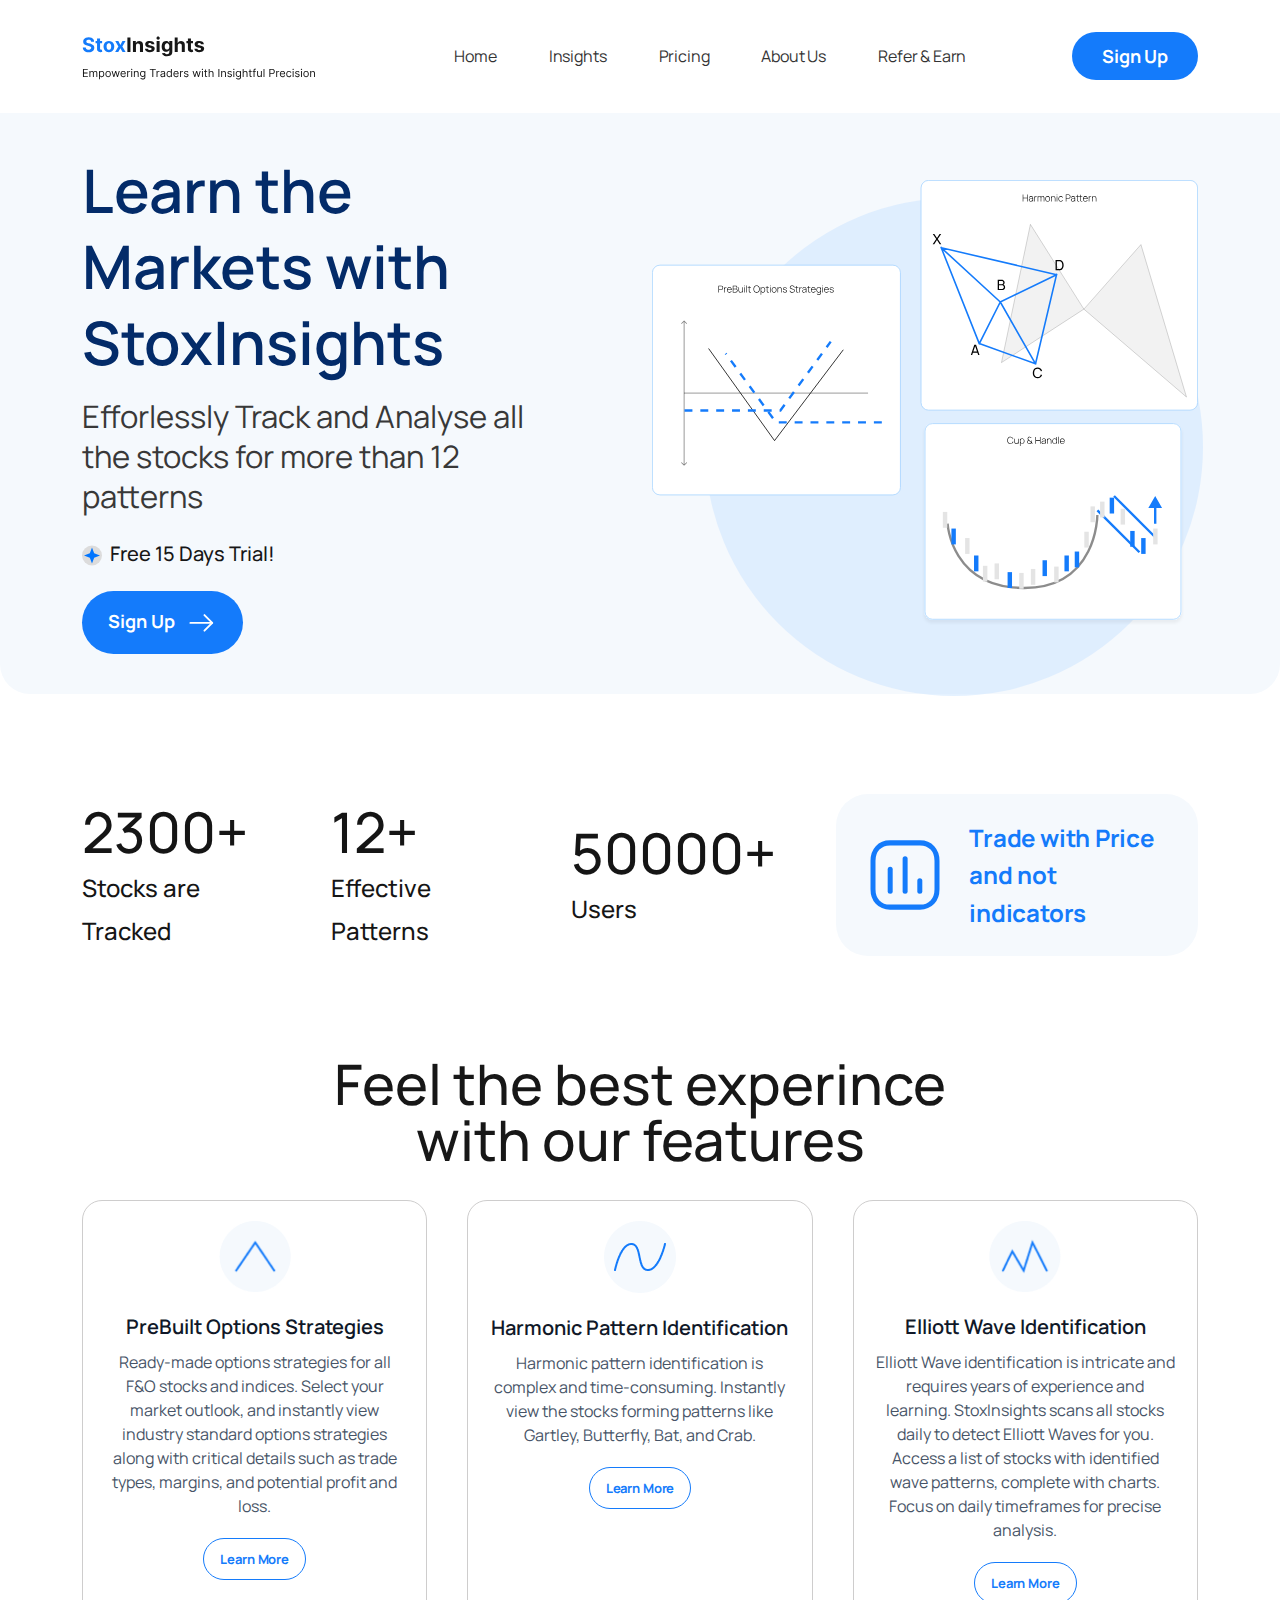
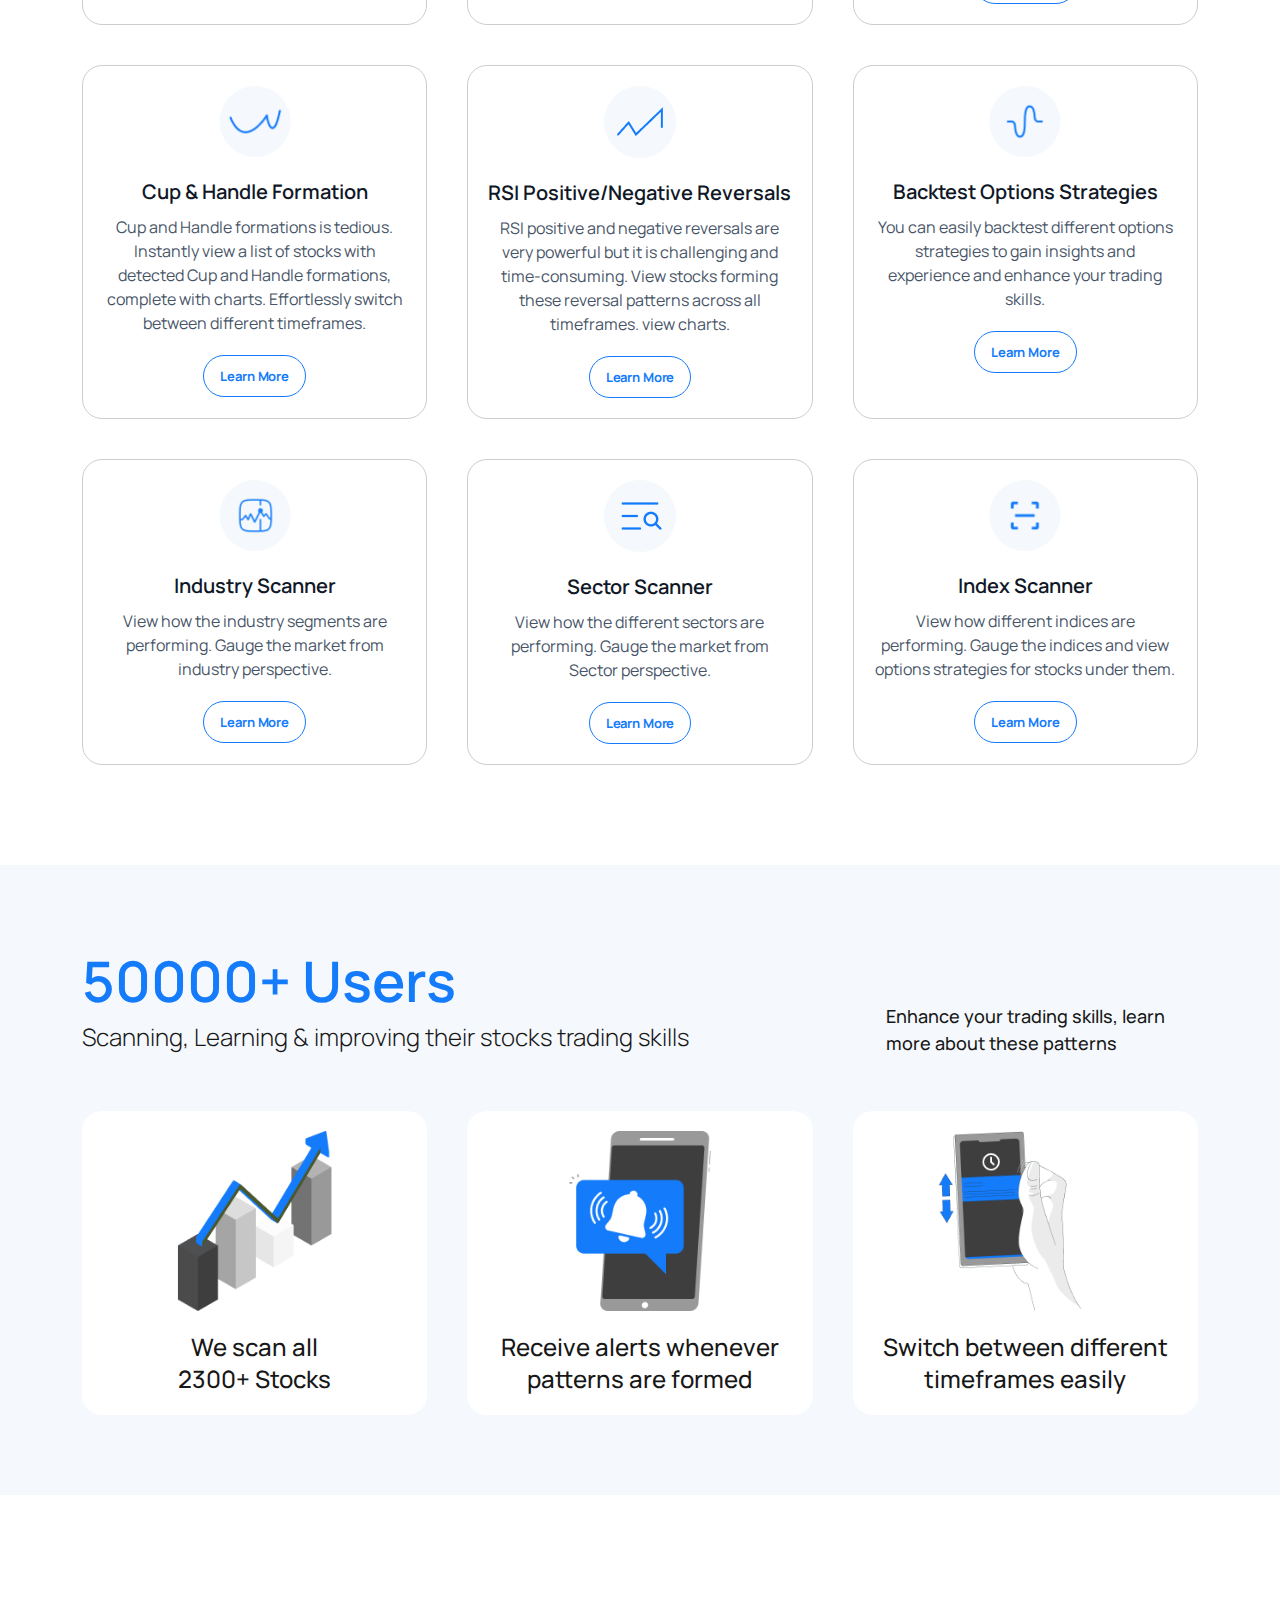
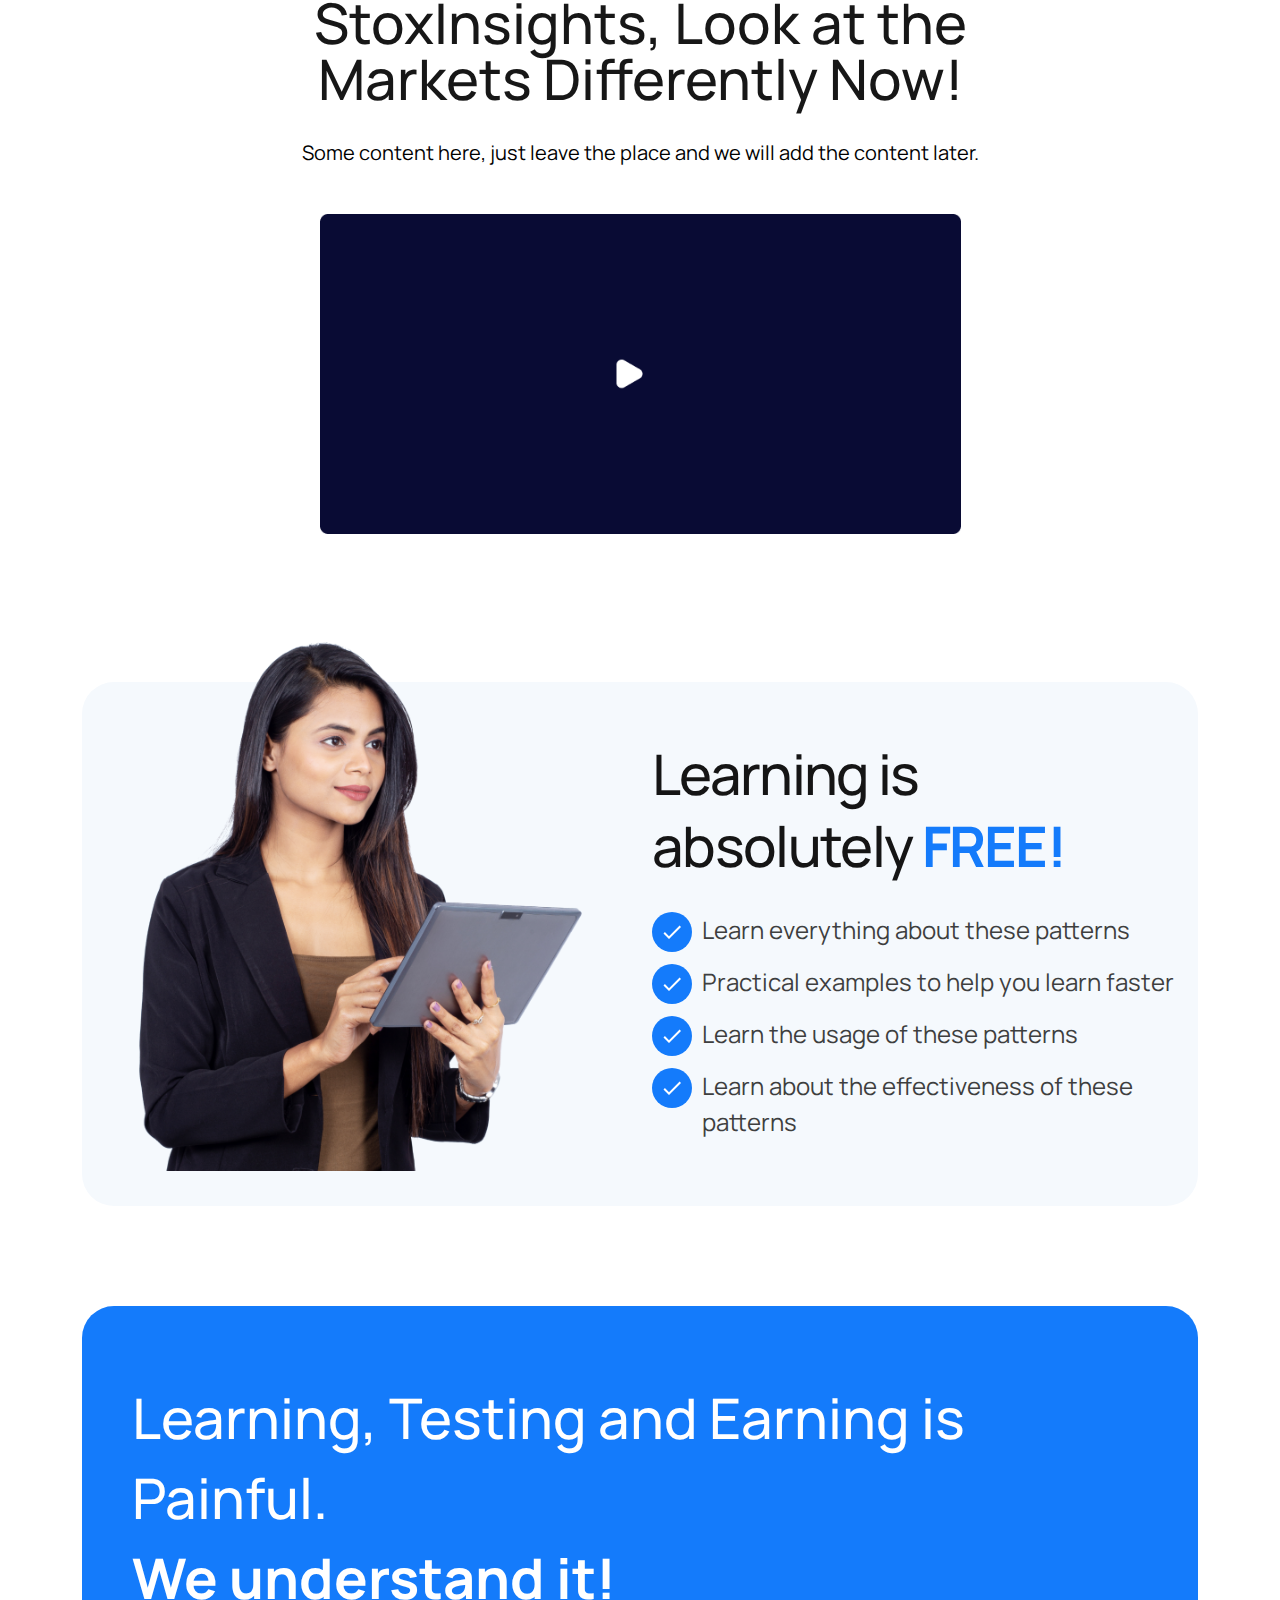
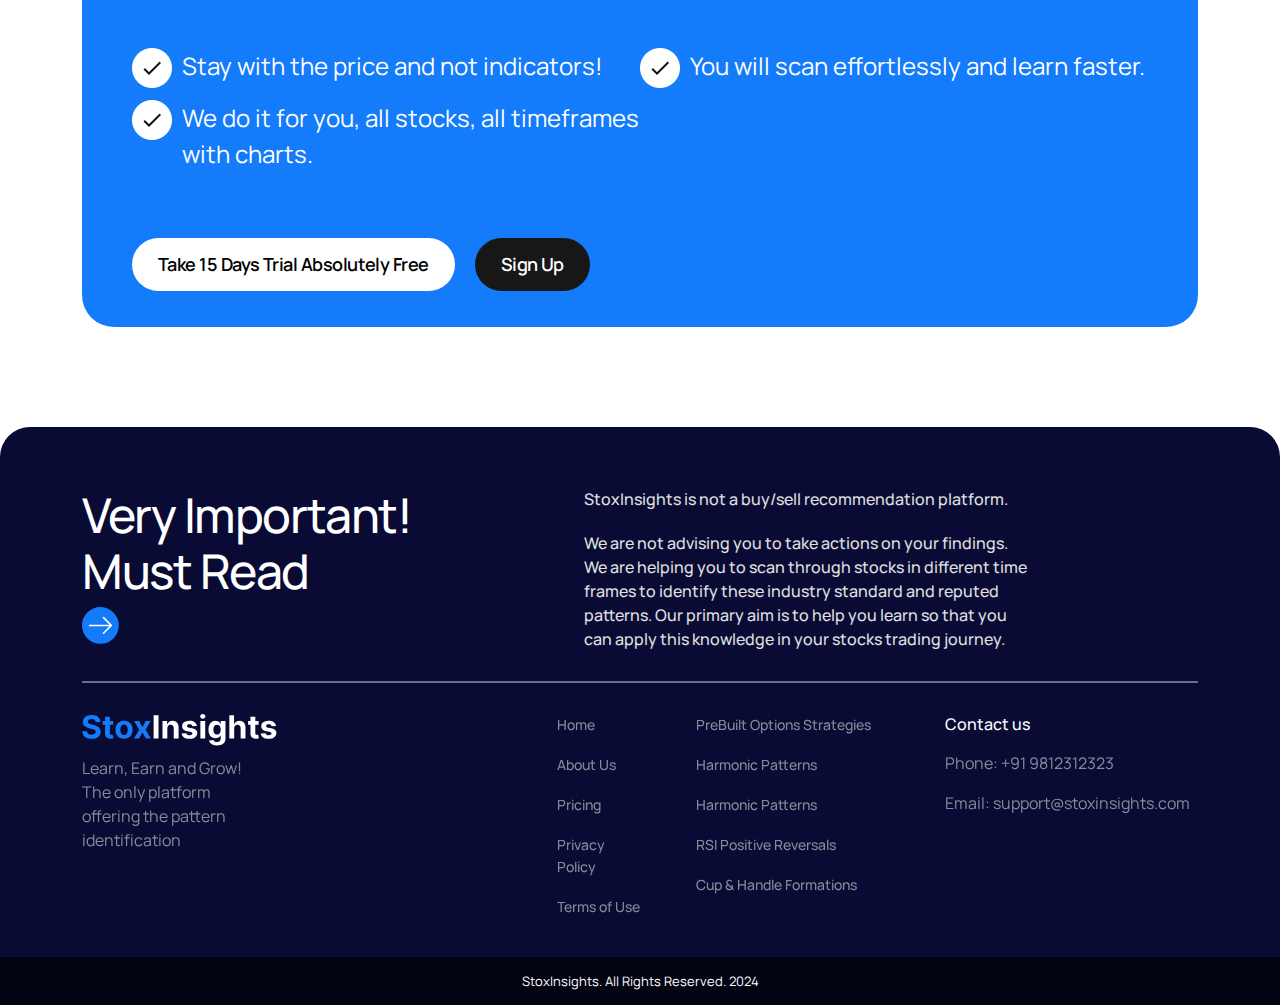
==== commit f38ab8b9: "page-ui" ====
--- a/index.html
+++ b/index.html
@@ -18,7 +18,7 @@
 <body>
 
 	<!-- Header section start -->
-	<div class="navbar navbar-expand-lg sticky-top">
+	<div class="navbar navbar-expand-lg">
 		<div class="container">
 			<a class="navbar-brand" href="#">
 				<img src="assets/images/logo.svg">
@@ -81,6 +81,126 @@
 	</div>
 	<!-- Banner section end -->
 
+	<div class="primary-setion">
+		<div class="container">
+			<ul class="counters">
+				<li>2300+ <span>Stocks are Tracked</span></li>
+				<li>12+ <span>Effective Patterns </span></li>
+				<li>50000+ <span>Users</span></li>
+				<li><img src="assets/images/icon-analytic.svg"> Trade with Price and not indicators</li>
+			</ul>
+		</div>
+	</div>
+
+	<div class="primary-setion">
+		<div class="container">
+			<div class="heading-title">
+				<h2>Feel the best experince <span class="d-block">with our features</span></h2>
+			</div>
+
+			<ul class="our-features">
+				<li>
+					<img src="assets/images/features/1.png">
+					<h3>PreBuilt Options Strategies</h3>
+					<p>Ready-made options strategies for all F&O stocks and indices. Select your market outlook, and instantly view industry standard options strategies along with critical details such as trade types, margins, and potential profit and loss.</p>
+					<a href="">Learn More</a>
+				</li>
+				<li>
+					<img src="assets/images/features/2.png">
+					<h3>Harmonic Pattern Identification</h3>
+					<p>Harmonic pattern identification is complex and time-consuming. Instantly view the stocks forming patterns like Gartley, Butterfly, Bat, and Crab. </p>
+					<a href="">Learn More</a>
+				</li>
+				<li>
+					<img src="assets/images/features/3.png">
+					<h3>Elliott Wave Identification</h3>
+					<p>Elliott Wave identification is intricate and requires years of experience and learning.  StoxInsights scans all stocks daily to detect Elliott Waves for you. Access a list of stocks with identified wave patterns, complete with  charts. Focus on daily timeframes for precise analysis.</p>
+					<a href="">Learn More</a>
+				</li>
+				<li>
+					<img src="assets/images/features/4.png">
+					<h3>Cup & Handle Formation</h3>
+					<p>Cup and Handle formations is tedious. Instantly view a list of stocks with detected Cup and Handle formations, complete with charts. Effortlessly switch between different timeframes.</p>
+					<a href="">Learn More</a>
+				</li>
+				<li>
+					<img src="assets/images/features/5.png">
+					<h3>RSI Positive/Negative Reversals</h3>
+					<p>RSI positive and negative reversals are very powerful but it is challenging and time-consuming. View stocks forming these reversal patterns across all timeframes. view  charts. </p>
+					<a href="">Learn More</a>
+				</li>
+				<li>
+					<img src="assets/images/features/6.png">
+					<h3>Backtest Options Strategies</h3>
+					<p>You can easily backtest different options strategies to gain insights and experience and enhance your trading skills.</p>
+					<a href="">Learn More</a>
+				</li>
+				<li>
+					<img src="assets/images/features/7.png">
+					<h3>Industry Scanner</h3>
+					<p>View how the industry segments are performing.  Gauge the market from industry perspective.</p>
+					<a href="">Learn More</a>
+				</li>
+				<li>
+					<img src="assets/images/features/8.png">
+					<h3>Sector Scanner</h3>
+					<p>View how the different sectors are performing. Gauge the market from Sector perspective.</p>
+					<a href="">Learn More</a>
+				</li>
+				<li>
+					<img src="assets/images/features/9.png">
+					<h3>Index Scanner</h3>
+					<p>View how different indices are performing.  Gauge the indices and view options strategies for stocks under them.</p>
+					<a href="">Learn More</a>
+				</li>
+				
+			</ul>
+		</div>
+	</div>
+
+	<div class="users-trading-skill primary-setion">
+		<div class="container">
+			<div class="user-counts">
+				<div class="left-side">
+					<h2>50000+ Users</h2>
+					<p>Scanning, Learning & improving their stocks trading skills</p>
+				</div>
+				<div class="right-side">
+					<p>Enhance your trading skills, learn more about these patterns</p>
+				</div>
+			</div>
+			<ul class="trading-card">
+				<li>
+					<img src="assets/images/bars-chart--inject-1.png">
+					<p>We scan all <span class="d-block">2300+ Stocks</span> </p>
+				</li>
+				<li>
+					<img src="assets/images/rafiki.png">
+					<p>Receive alerts whenever patterns are formed</p>
+				</li>
+				<li>
+					<img src="assets/images/bro.png">
+					<p>Switch between different timeframes easily</p>
+				</li>
+			</ul>
+		</div>
+	</div>
+
+	<div class="primary-setion">
+		<div class="container">
+			<div class="heading-title">
+				<h2>StoxInsights, Look at the <span class="d-block">Markets Differently Now!</span></h2>
+				<p>Some content here, just leave the place and we will add the content later.</p>
+			</div>
+			<div class="row justify-content-center">
+				<div class="col-md-7">
+					<div class="video my-5">
+					<img class="w-100" src="assets/images/Frame 1321314508.png">
+					</div>
+				</div>
+			</div>
+		</div>
+	</div>
 	<div class="primary-setion">
 		<div class="container">
 			<div class="learning">
@@ -174,7 +294,7 @@
 								<div class="col-md-5">
 									<div class="short-details">
 										<h4>Contact us</h4>
-										<p class="py-3">Phone: +91 9812312323</p>
+										<p class="py-1 py-lg-3">Phone: +91 9812312323</p>
 										<p>Email: support@stoxinsights.com</p>
 								</div>
 							</div>
@@ -193,10 +313,20 @@
 			<p>StoxInsights.  All Rights Reserved. 2024</p>
 		</div>
 	</div>
+	<script src="https://ajax.googleapis.com/ajax/libs/jquery/3.7.1/jquery.min.js"></script>
 	<script src="https://cdn.jsdelivr.net/npm/bootstrap@5.2.3/dist/js/bootstrap.bundle.min.js"
 		integrity="sha384-kenU1KFdBIe4zVF0s0G1M5b4hcpxyD9F7jL+jjXkk+Q2h455rYXK/7HAuoJl+0I4"
 		crossorigin="anonymous"></script>
-
+	<script>
+		$(window).scroll(function() {
+			if ($(this).scrollTop() > 0){  
+				$('.navbar').addClass("sticky");
+			}
+			else{
+				$('.navbar').removeClass("sticky");
+			}
+			});
+	</script>
 </body>
 
 </html>--- a/assets/scss/main.css
+++ b/assets/scss/main.css
@@ -60,8 +60,20 @@
 
 .navbar {
   background: var(--white, #FFF);
-  padding: 26px 0px;
-  width: 100%;
+  padding: 16px 0px;
+  width: 100%;
+  position: fixed;
+  width: 100%;
+  z-index: 999;
+  transition: 0.5s all ease-in-out;
+}
+@media (min-width: 767px) {
+  .navbar {
+    padding: 26px 0px;
+  }
+}
+.navbar.sticky {
+  padding: 6px 0px;
 }
 .navbar .navbar-brand {
   padding: 0;
@@ -76,6 +88,22 @@
 }
 .navbar .navbar-collapse {
   justify-content: end;
+}
+.navbar .navbar-collapse .navbar-nav {
+  position: absolute;
+  background: #fff;
+  width: 100%;
+  left: 0;
+  padding: 20px;
+  margin-top: 20px;
+  border-radius: 20px;
+}
+@media (min-width: 767px) {
+  .navbar .navbar-collapse .navbar-nav {
+    position: static;
+    width: auto;
+    margin-top: auto;
+  }
 }
 .navbar .navbar-collapse .navbar-nav .nav-link {
   color: #333;
@@ -85,49 +113,91 @@
   font-weight: 400;
   line-height: 20.651px; /* 129.07% */
   letter-spacing: -0.16px;
-  padding: 0px 26px;
+  padding: 10px 0px;
+}
+@media (min-width: 767px) {
+  .navbar .navbar-collapse .navbar-nav .nav-link {
+    padding: 0px 26px;
+  }
+}
+.navbar .sign-btn {
+  position: absolute;
+  right: 26%;
+  top: 34%;
+}
+@media (min-width: 767px) {
+  .navbar .sign-btn {
+    position: static;
+  }
 }
 .navbar .sign-btn a {
   border-radius: 32px;
   background: #147BFB;
   color: var(--white, #FFF);
   font-family: Manrope;
-  font-size: 18px;
+  font-size: 14px;
   font-style: normal;
   font-weight: 700;
   line-height: 24px; /* 133.333% */
   letter-spacing: -0.18px;
-  padding: 12px 30px;
-  margin-left: 60px;
+  padding: 10px 23px;
+  margin-left: 0;
+}
+@media (min-width: 767px) {
+  .navbar .sign-btn a {
+    padding: 12px 30px;
+    margin-left: 60px;
+    font-size: 18px;
+  }
 }
 
 .banner {
   border-radius: 0px 0px 30px 30px;
   background: #F5F9FD;
-  padding: 60px 0px;
+  padding: 90px 0px;
+}
+@media (min-width: 767px) {
+  .banner {
+    padding: 152px 0px 40px;
+  }
+}
+.banner .banner-info {
+  position: relative;
 }
 .banner .banner-info h1 {
   color: #032B69;
   font-family: Manrope;
-  font-size: 60px;
+  font-size: 28px;
   font-style: normal;
   font-weight: 600;
-  line-height: 76px; /* 126.667% */
+  line-height: 36px; /* 126.667% */
+}
+@media (min-width: 767px) {
+  .banner .banner-info h1 {
+    font-size: 60px;
+    line-height: 76px;
+  }
 }
 .banner .banner-info p {
   color: #383838;
   font-family: Manrope;
-  font-size: 31px;
-  font-style: normal;
-  font-weight: 400;
-  line-height: 40px; /* 129.032% */
+  font-size: 20px;
+  font-style: normal;
+  font-weight: 400;
+  line-height: 30px; /* 129.032% */
   margin-top: 16px;
+}
+@media (min-width: 767px) {
+  .banner .banner-info p {
+    font-size: 31px;
+    line-height: 40px; /* 129.032% */
+  }
 }
 .banner .banner-info span {
   display: block;
   color: #171717;
   font-family: Manrope;
-  font-size: 20px;
+  font-size: 16px;
   font-style: normal;
   font-weight: 500;
   line-height: normal;
@@ -135,95 +205,463 @@
 }
 .banner .banner-info span img {
   margin-right: 8px;
+}
+@media (min-width: 767px) {
+  .banner .banner-info span {
+    font-size: 20px;
+  }
 }
 .banner .banner-info a {
   border-radius: 43.632px;
   background: #147BFB;
   color: var(--white, #FFF);
   font-family: Manrope;
-  font-size: 18px;
+  font-size: 14px;
   font-style: normal;
   font-weight: 700;
   line-height: 30.799px; /* 171.107% */
   display: inline-block;
-  padding: 15px 26px;
+  padding: 8px 16px;
 }
 .banner .banner-info a img {
   margin-left: 10px;
 }
+@media (min-width: 767px) {
+  .banner .banner-info a {
+    font-size: 18px;
+    padding: 15px 26px;
+  }
+}
 .banner .banner-img {
   position: relative;
+}
+@media (min-width: 767px) {
+  .banner .banner-img {
+    position: static;
+  }
 }
 .banner .banner-img::before {
   content: "";
   position: absolute;
   border-radius: 519px;
   background: rgba(201, 228, 255, 0.5);
-  width: 498px;
-  height: 498px;
+  width: 298px;
+  height: 298px;
   right: 0;
+  top: 0;
+}
+@media (min-width: 767px) {
+  .banner .banner-img::before {
+    width: 498px;
+    height: 498px;
+    top: 22%;
+    right: 6%;
+  }
 }
 .banner .banner-img img {
   width: 100%;
   position: relative;
 }
 
+.counters {
+  display: flex;
+  flex-direction: column;
+  gap: 40px;
+  align-items: center;
+  justify-content: space-between;
+}
+@media (min-width: 767px) {
+  .counters {
+    flex-direction: row;
+    gap: 60px;
+  }
+}
+.counters li {
+  color: var(--font-color-dark-800, #151515);
+  font-family: Manrope;
+  font-size: 28px;
+  font-style: normal;
+  font-weight: 500;
+  line-height: 34px; /* 76.786% */
+  text-align: center;
+}
+@media (min-width: 767px) {
+  .counters li {
+    font-size: 56px;
+    line-height: 68px;
+    text-align: left;
+  }
+}
+.counters li span {
+  display: block;
+  font-size: 20px;
+  font-weight: 500;
+  line-height: 43px; /* 76.786% */
+}
+@media (min-width: 767px) {
+  .counters li span {
+    font-size: 24px;
+  }
+}
+.counters li:last-child {
+  border-radius: 32px;
+  background: #F5F9FD;
+  padding: 20px;
+  display: flex;
+  gap: 20px;
+  color: #147BFB;
+  font-family: Manrope;
+  font-size: 20px;
+  font-style: normal;
+  font-weight: 700;
+  line-height: 32px;
+  letter-spacing: -0.24px;
+  width: 100%;
+  text-align: left;
+}
+@media (min-width: 767px) {
+  .counters li:last-child {
+    width: 400px;
+    font-size: 24px;
+    line-height: 37.183px;
+    padding: 25px;
+  }
+}
+.counters li:last-child img {
+  width: 60px;
+}
+@media (min-width: 767px) {
+  .counters li:last-child img {
+    width: auto;
+  }
+}
+
+.heading-title h2 {
+  color: #171717;
+  text-align: center;
+  font-family: Manrope;
+  font-size: 28px;
+  font-style: normal;
+  font-weight: 500;
+  line-height: 36px; /* 100% */
+  margin-bottom: 32px;
+}
+@media (min-width: 767px) {
+  .heading-title h2 {
+    font-size: 56px;
+    line-height: 56px; /* 100% */
+  }
+}
+.heading-title p {
+  color: #000;
+  font-family: Manrope;
+  font-size: 20px;
+  font-style: normal;
+  font-weight: 400;
+  line-height: normal;
+  text-align: center;
+}
+
 .primary-setion {
-  margin-top: 100px;
+  margin-top: 50px;
+}
+@media (min-width: 767px) {
+  .primary-setion {
+    margin-top: 100px;
+  }
 }
 
 .learning {
   border-radius: 32px;
   background: #F5F9FD;
+  padding: 20px;
+}
+@media (min-width: 767px) {
+  .learning {
+    padding: 0px;
+  }
 }
 .learning img {
-  width: 540px;
-  top: -40px;
-  position: absolute;
-  bottom: 0;
+  width: 100%;
+  margin-top: -40px;
+}
+@media (min-width: 767px) {
+  .learning img {
+    width: 540px;
+  }
 }
 .learning h3 {
   color: #151515;
   font-family: Manrope;
-  font-size: 56px;
-  font-style: normal;
-  font-weight: 500;
-  line-height: 72px; /* 128.571% */
+  font-size: 28px;
+  font-style: normal;
+  font-weight: 500;
+  line-height: 36px; /* 128.571% */
   letter-spacing: -1.68px;
-  margin-top: 56px;
-  padding-right: 120px;
+  margin-top: 20px;
+  padding-right: 0px;
+}
+@media (min-width: 767px) {
+  .learning h3 {
+    font-size: 56px;
+    padding-right: 120px;
+    margin-top: 56px;
+    line-height: 72px;
+  }
 }
 .learning h3 span {
   color: #147BFB;
   font-weight: 700;
 }
 .learning ul {
-  margin: 30px 0px 50px;
+  margin: 20px 0px;
+}
+@media (min-width: 767px) {
+  .learning ul {
+    margin: 30px 0px 50px;
+  }
 }
 .learning ul li {
   background-image: url("../images/check.svg");
   background-repeat: no-repeat;
   color: #3E3F3F;
   font-family: Manrope;
+  font-size: 18px;
+  font-style: normal;
+  font-weight: 400;
+  line-height: 26px; /* 150% */
+  background-size: 30px;
+  padding: 0px 0px 14px 42px;
+}
+@media (min-width: 767px) {
+  .learning ul li {
+    font-size: 24px;
+    line-height: 36px;
+    padding: 0px 0px 16px 50px;
+    background-size: auto;
+  }
+}
+
+.our-features {
+  display: flex;
+  flex-wrap: wrap;
+  gap: 20px;
+}
+@media (min-width: 767px) {
+  .our-features {
+    gap: 40px;
+  }
+}
+.our-features li {
+  width: calc((100% - 0px) / 1);
+  border-radius: 20px;
+  border: 1px solid #CECDCD;
+  padding: 20px;
+  text-align: center;
+}
+@media (min-width: 767px) {
+  .our-features li {
+    width: calc((100% - 80px) / 3);
+  }
+}
+.our-features li img {
+  width: 72px;
+  margin: auto;
+}
+.our-features li h3 {
+  color: var(--Gray-900, #101828);
+  text-align: center;
+  font-family: Manrope;
+  font-size: 18px;
+  font-style: normal;
+  font-weight: 600;
+  line-height: 30px; /* 150% */
+  margin-bottom: 8px;
+  margin: 10px 0px 4px;
+}
+@media (min-width: 767px) {
+  .our-features li h3 {
+    font-size: 20px;
+    margin: 20px 0px 8px;
+  }
+}
+.our-features li p {
+  color: var(--Gray-600, #475467);
+  text-align: center;
+  font-family: Manrope;
+  font-size: 14px;
+  font-style: normal;
+  font-weight: 400;
+  line-height: 24px; /* 150% */
+}
+@media (min-width: 767px) {
+  .our-features li p {
+    font-size: 16px;
+  }
+}
+.our-features li a {
+  border-radius: 34px;
+  border: 1px solid #147BFB;
+  padding: 8px 16px;
+  color: #147BFB;
+  font-family: Manrope;
+  font-size: 13px;
+  font-style: normal;
+  font-weight: 700;
+  line-height: 24px; /* 184.615% */
+  letter-spacing: -0.13px;
+  display: inline-block;
+  margin-top: 20px;
+  transition: 0.5s all ease-in-out;
+}
+.our-features li a:hover {
+  background: #147BFB;
+  color: #fff;
+}
+
+.users-trading-skill {
+  background: #F5F9FD;
+  padding: 40px 0px;
+}
+@media (min-width: 767px) {
+  .users-trading-skill {
+    padding: 80px 0px;
+  }
+}
+.users-trading-skill .user-counts {
+  display: flow-root;
+  justify-content: space-between;
+  align-items: end;
+}
+@media (min-width: 767px) {
+  .users-trading-skill .user-counts {
+    display: flex;
+  }
+}
+.users-trading-skill .user-counts .left-side {
+  width: 100%;
+}
+@media (min-width: 767px) {
+  .users-trading-skill .user-counts .left-side {
+    width: 60%;
+  }
+}
+.users-trading-skill .user-counts .left-side h2 {
+  color: #147BFB;
+  font-family: Manrope;
   font-size: 24px;
   font-style: normal;
-  font-weight: 400;
-  line-height: 36px; /* 150% */
-  padding: 0px 0px 16px 50px;
+  font-weight: 600;
+  line-height: 40px; /* 128.571% */
+}
+@media (min-width: 767px) {
+  .users-trading-skill .user-counts .left-side h2 {
+    font-size: 56px;
+    line-height: 72px; /* 128.571% */
+  }
+}
+.users-trading-skill .user-counts .left-side p {
+  color: #171717;
+  font-family: Manrope;
+  font-size: 18px;
+  font-style: normal;
+  font-weight: 300;
+  line-height: 24px; /* 166.667% */
+}
+@media (min-width: 767px) {
+  .users-trading-skill .user-counts .left-side p {
+    font-size: 24px;
+    line-height: 40px;
+  }
+}
+.users-trading-skill .user-counts .right-side {
+  width: 100%;
+  margin-top: 10px;
+}
+@media (min-width: 767px) {
+  .users-trading-skill .user-counts .right-side {
+    width: 28%;
+  }
+}
+.users-trading-skill .user-counts .right-side p {
+  color: #171717;
+  font-family: Manrope;
+  font-size: 18px;
+  font-style: normal;
+  font-weight: 500;
+  line-height: 27px; /* 150% */
+}
+.users-trading-skill .trading-card {
+  display: flex;
+  flex-wrap: wrap;
+  gap: 40px;
+  margin-top: 54px;
+}
+.users-trading-skill .trading-card li {
+  width: calc((100% - 0px) / 1);
+  border-radius: 20px;
+  background: var(--white, #FFF);
+  padding: 20px 44px;
+  text-align: center;
+}
+@media (min-width: 767px) {
+  .users-trading-skill .trading-card li {
+    width: calc((100% - 80px) / 3);
+    padding: 20px 24px;
+  }
+}
+.users-trading-skill .trading-card li img {
+  width: 120px;
+  height: auto;
+}
+@media (min-width: 767px) {
+  .users-trading-skill .trading-card li img {
+    width: 177.447px;
+    height: 180px;
+    -o-object-fit: contain;
+       object-fit: contain;
+  }
+}
+.users-trading-skill .trading-card li p {
+  color: #171717;
+  text-align: center;
+  font-family: Manrope;
+  font-size: 20px;
+  font-style: normal;
+  font-weight: 500;
+  line-height: 26px; /* 91.667% */
+  margin-top: 20px;
+}
+@media (min-width: 767px) {
+  .users-trading-skill .trading-card li p {
+    font-size: 24px;
+    line-height: 32px;
+  }
 }
 
 .learning-testing {
   border-radius: 32px;
   background: #147BFB;
-  padding: 72px 50px 36px;
+  padding: 20px;
+}
+@media (min-width: 767px) {
+  .learning-testing {
+    padding: 72px 50px 36px;
+  }
 }
 .learning-testing h3 {
   color: var(--white, #FFF);
   font-family: Manrope;
-  font-size: 56px;
-  font-style: normal;
-  font-weight: 500;
-  line-height: 80px; /* 142.857% */
+  font-size: 28px;
+  font-style: normal;
+  font-weight: 500;
+  line-height: 34px; /* 142.857% */
+}
+@media (min-width: 767px) {
+  .learning-testing h3 {
+    font-size: 56px;
+    line-height: 80px;
+  }
 }
 .learning-testing h3 span {
   color: var(--white, #FFF);
@@ -231,21 +669,36 @@
   font-weight: 700;
 }
 .learning-testing ul {
-  margin: 30px 0px 50px;
+  margin: 20px 0px 40px;
   display: flex;
   flex-wrap: wrap;
 }
+@media (min-width: 767px) {
+  .learning-testing ul {
+    margin: 30px 0px 50px;
+  }
+}
 .learning-testing ul li {
-  width: calc((100% - 0px) / 2);
+  width: calc((100% - 0px) / 1);
   background-image: url("../images/check2.png");
   background-repeat: no-repeat;
   color: var(--white, #FFF);
   font-family: Manrope;
-  font-size: 24px;
-  font-style: normal;
-  font-weight: 400;
-  line-height: 36px; /* 150% */
-  padding: 0px 0px 16px 50px;
+  font-size: 18px;
+  font-style: normal;
+  font-weight: 400;
+  line-height: 26px; /* 150% */
+  padding: 0px 0px 16px 40px;
+  background-size: 30px;
+}
+@media (min-width: 767px) {
+  .learning-testing ul li {
+    width: calc((100% - 0px) / 2);
+    font-size: 24px;
+    padding: 0px 0px 16px 50px;
+    line-height: 36px;
+    background-size: auto;
+  }
 }
 .learning-testing .btns-group {
   display: flex;
@@ -256,46 +709,85 @@
   background: var(--white, #FFF);
   color: #000;
   font-family: Manrope;
-  font-size: 18px;
+  font-size: 14px;
   font-style: normal;
   font-weight: 600;
   line-height: 116.865%; /* 21.036px */
   letter-spacing: -0.54px;
-  padding: 16px 26px;
+  padding: 14px;
 }
 .learning-testing .btns-group a + a {
   border-radius: 43.632px;
   background: #171717;
   color: #fff;
 }
+@media (min-width: 767px) {
+  .learning-testing .btns-group a {
+    padding: 16px 26px;
+    font-size: 18px;
+  }
+}
 
 .footer-section {
   border-radius: 30px 30px 0px 0px;
   background: #090B34;
-  padding: 60px 0px 40px;
+  padding: 20px;
+}
+@media (min-width: 767px) {
+  .footer-section {
+    padding: 60px 0px 40px;
+  }
 }
 .footer-section .important-read {
   display: flex;
   justify-content: space-between;
+  flex-direction: column;
+}
+@media (min-width: 767px) {
+  .footer-section .important-read {
+    flex-direction: row;
+  }
 }
 .footer-section .important-read .left-info {
-  width: 30%;
+  width: 100%;
+}
+@media (min-width: 767px) {
+  .footer-section .important-read .left-info {
+    width: 30%;
+  }
 }
 .footer-section .important-read .left-info h3 {
   color: var(--font-color-white, var(--white, #FFF));
   font-family: Manrope;
-  font-size: 48px;
+  font-size: 28px;
   font-style: normal;
   font-weight: 500;
   line-height: 56px; /* 116.667% */
   letter-spacing: -1.44px;
 }
+@media (min-width: 767px) {
+  .footer-section .important-read .left-info h3 {
+    font-size: 48px;
+  }
+}
 .footer-section .important-read .left-info img {
   width: auto;
-  margin-top: 8px;
+  margin-top: 0px;
+}
+@media (min-width: 767px) {
+  .footer-section .important-read .left-info img {
+    margin-top: 8px;
+  }
 }
 .footer-section .important-read .right-info {
-  width: 40%;
+  width: 100%;
+  margin-top: 20px;
+}
+@media (min-width: 767px) {
+  .footer-section .important-read .right-info {
+    width: 40%;
+    margin: auto;
+  }
 }
 .footer-section .important-read .right-info p {
   color: #E0E0E0;
@@ -310,8 +802,14 @@
 }
 .footer-section .footer-info {
   border-top: 2px solid #667085;
-  margin-top: 30px;
-  padding-top: 30px;
+  margin-top: 20px;
+  padding-top: 20px;
+}
+@media (min-width: 767px) {
+  .footer-section .footer-info {
+    margin-top: 30px;
+    padding-top: 30px;
+  }
 }
 .footer-section .footer-info .short-details img {
   margin-bottom: 10px;
@@ -336,7 +834,14 @@
 .footer-section .footer-info .link-d {
   display: flex;
   flex-direction: column;
-  gap: 18px;
+  gap: 8px;
+  margin-bottom: 8px;
+}
+@media (min-width: 767px) {
+  .footer-section .footer-info .link-d {
+    margin: auto;
+    gap: 18px;
+  }
 }
 .footer-section .footer-info .link-d li a {
   color: #DCDCDC;
@@ -363,4 +868,129 @@
   font-style: normal;
   font-weight: 400;
   line-height: normal;
+}
+
+.industry-standard {
+  border-radius: 32px;
+  background: #F5F9FD;
+  padding: 20px;
+  margin-bottom: 40px;
+}
+@media (min-width: 767px) {
+  .industry-standard {
+    padding: 40px;
+  }
+}
+.industry-standard img {
+  width: 100%;
+}
+.industry-standard .market-details h3 {
+  color: #171717;
+  font-family: Manrope;
+  font-size: 22px;
+  font-style: normal;
+  font-weight: 500;
+  line-height: normal;
+  margin-bottom: 20px;
+}
+@media (min-width: 767px) {
+  .industry-standard .market-details h3 {
+    font-size: 40px;
+    margin-bottom: 30px;
+  }
+}
+.industry-standard .market-details ul {
+  display: flex;
+  flex-wrap: wrap;
+  gap: 4px;
+  padding-left: 20px;
+  margin-bottom: 10px;
+}
+@media (min-width: 767px) {
+  .industry-standard .market-details ul {
+    gap: 16px;
+    padding-left: 28px;
+    margin: auto;
+  }
+}
+.industry-standard .market-details ul li {
+  list-style: disc;
+  width: calc((100% - 0px) / 1);
+  color: #28292B;
+  font-family: Manrope;
+  font-size: 16px;
+  font-style: normal;
+  font-weight: 500;
+  line-height: 200%; /* 36px */
+  letter-spacing: -0.09px;
+}
+@media (min-width: 767px) {
+  .industry-standard .market-details ul li {
+    width: calc((100% - 20px) / 2);
+    font-size: 18px;
+  }
+}
+
+.faq .accordion {
+  padding: 0px 0px 40px;
+  width: 900px;
+  margin: auto;
+}
+@media (max-width: 1200px) {
+  .faq .accordion {
+    width: auto;
+  }
+}
+.faq .accordion .accordion-item {
+  border: 0px solid #ECECEC;
+  box-shadow: none;
+  border-radius: 8px;
+  margin-bottom: 16px;
+  border-radius: 16px;
+  background: #F5F5F5;
+}
+.faq .accordion .accordion-item .accordion-button {
+  color: #000;
+  font-family: Manrope;
+  font-size: 18px;
+  font-style: normal;
+  font-weight: 500;
+  line-height: 28px; /* 107.692% */
+  padding: 16px 24px;
+  border-radius: 8px;
+  padding-left: 60px;
+}
+@media (min-width: 767px) {
+  .faq .accordion .accordion-item .accordion-button {
+    font-size: 26px;
+  }
+}
+.faq .accordion .accordion-item .accordion-button:not(.collapsed) {
+  background-color: transparent;
+  box-shadow: none;
+}
+.faq .accordion .accordion-item .accordion-button::after {
+  background-image: url("data:image/svg+xml,%3csvg viewBox='0 0 16 16' fill='%23333' xmlns='http://www.w3.org/2000/svg'%3e%3cpath fill-rule='evenodd' d='M8 0a1 1 0 0 1 1 1v6h6a1 1 0 1 1 0 2H9v6a1 1 0 1 1-2 0V9H1a1 1 0 0 1 0-2h6V1a1 1 0 0 1 1-1z' clip-rule='evenodd'/%3e%3c/svg%3e");
+  transform: scale(0.7) !important;
+  position: absolute;
+  left: 20px;
+}
+.faq .accordion .accordion-item .accordion-button:not(.collapsed)::after {
+  background-image: url("data:image/svg+xml,%3csvg viewBox='0 0 16 16' fill='%23333' xmlns='http://www.w3.org/2000/svg'%3e%3cpath fill-rule='evenodd' d='M0 8a1 1 0 0 1 1-1h14a1 1 0 1 1 0 2H1a1 1 0 0 1-1-1z' clip-rule='evenodd'/%3e%3c/svg%3e");
+  position: absolute;
+  left: 20px;
+}
+.faq .accordion .accordion-item .accordion-body {
+  padding: 0px 24px 16px 60px;
+}
+.faq .accordion .accordion-item .accordion-body p {
+  color: #171717;
+  font-family: Manrope;
+  font-size: 16px;
+  font-style: normal;
+  font-weight: 400;
+  line-height: 24px; /* 150% */
+}
+.faq .accordion .accordion-item .accordion-body p + p {
+  margin-top: 10px;
 }/*# sourceMappingURL=main.css.map */